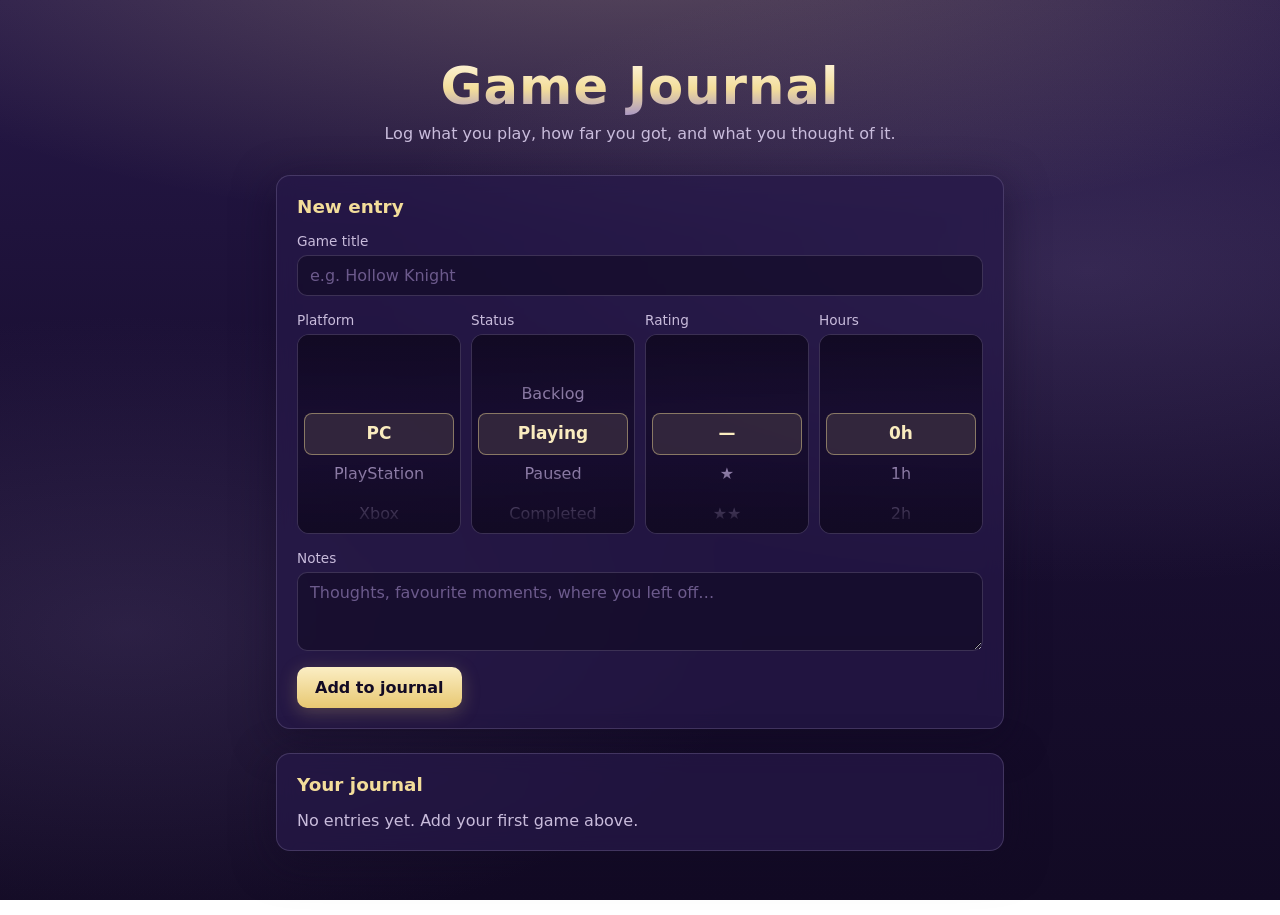
==== index.html @ a9d42a30 "Add Game Journal app with gold/violet/amethyst palette and scroll wheel pickers Co-Authored-By: Clau" ====
<!doctype html>
<html lang="en">
<head>
  <meta charset="utf-8">
  <meta name="viewport" content="width=device-width, initial-scale=1">
  <title>Game Journal</title>
  <link rel="stylesheet" href="styles.css">
</head>
<body>
  <header class="sky">
    <h1>Game Journal</h1>
    <p class="tagline">Log what you play, how far you got, and what you thought of it.</p>
  </header>

  <main>
    <section class="card">
      <h2>New entry</h2>
      <form id="entry-form" autocomplete="off">
        <label class="field">
          <span>Game title</span>
          <input id="title" name="title" required maxlength="80" placeholder="e.g. Hollow Knight">
        </label>

        <div class="wheels">
          <div class="wheel-field">
            <span class="wheel-label" id="platform-label">Platform</span>
            <div class="wheel" data-name="platform" aria-labelledby="platform-label"></div>
          </div>
          <div class="wheel-field">
            <span class="wheel-label" id="status-label">Status</span>
            <div class="wheel" data-name="status" aria-labelledby="status-label"></div>
          </div>
          <div class="wheel-field">
            <span class="wheel-label" id="rating-label">Rating</span>
            <div class="wheel" data-name="rating" aria-labelledby="rating-label"></div>
          </div>
          <div class="wheel-field">
            <span class="wheel-label" id="hours-label">Hours</span>
            <div class="wheel" data-name="hours" aria-labelledby="hours-label"></div>
          </div>
        </div>

        <label class="field">
          <span>Notes</span>
          <textarea id="notes" name="notes" rows="3" maxlength="1000" placeholder="Thoughts, favourite moments, where you left off…"></textarea>
        </label>

        <button type="submit" class="btn">Add to journal</button>
      </form>
    </section>

    <section class="card">
      <div class="list-head">
        <h2>Your journal</h2>
        <span id="count" class="count"></span>
      </div>
      <ul id="entries" class="entries"></ul>
      <p id="empty" class="empty">No entries yet. Add your first game above.</p>
    </section>
  </main>

  <script src="wheel.js"></script>
  <script src="app.js"></script>
</body>
</html>
---- styles.css ----
/* Palette: light gold sky reflection · midnight violet · amethyst smoke */
:root {
  /* Light gold sky reflection */
  --gold-50: #fff8e6;
  --gold-100: #fbeec4;
  --gold-200: #f3dd9a;
  --gold-300: #e8c872;

  /* Midnight violet */
  --violet-950: #120a24;
  --violet-900: #1b1035;
  --violet-800: #261848;
  --violet-700: #34225e;

  /* Amethyst smoke */
  --smoke-300: #c9bcdc;
  --smoke-400: #a996c4;
  --smoke-500: #8b76ab;
  --smoke-600: #6c5a8c;

  --bg: var(--violet-950);
  --surface: rgba(38, 24, 72, 0.72);
  --surface-border: rgba(169, 150, 196, 0.25);
  --text: var(--gold-50);
  --text-muted: var(--smoke-300);
  --accent: var(--gold-200);
  --accent-strong: var(--gold-300);

  --wheel-item-h: 40px;
  --wheel-visible: 5;
  --radius: 14px;
}

* { box-sizing: border-box; }

html { scrollbar-color: var(--smoke-500) var(--violet-900); }

body {
  margin: 0;
  min-height: 100vh;
  font-family: system-ui, -apple-system, "Segoe UI", Roboto, sans-serif;
  color: var(--text);
  background:
    radial-gradient(ellipse 120% 60% at 50% -10%, rgba(243, 221, 154, 0.28), transparent 60%),
    radial-gradient(ellipse 80% 50% at 85% 30%, rgba(139, 118, 171, 0.22), transparent 70%),
    radial-gradient(ellipse 70% 50% at 10% 70%, rgba(108, 90, 140, 0.25), transparent 70%),
    linear-gradient(180deg, var(--violet-800) 0%, var(--violet-900) 40%, var(--violet-950) 100%);
  background-attachment: fixed;
}

/* Themed scrollbars (WebKit) */
::-webkit-scrollbar { width: 10px; height: 10px; }
::-webkit-scrollbar-track { background: var(--violet-900); }
::-webkit-scrollbar-thumb {
  background: linear-gradient(var(--smoke-400), var(--smoke-600));
  border-radius: 10px;
  border: 2px solid var(--violet-900);
}

.sky {
  text-align: center;
  padding: 56px 16px 32px;
}
.sky h1 {
  margin: 0;
  font-size: clamp(2rem, 6vw, 3.2rem);
  letter-spacing: 0.02em;
  background: linear-gradient(180deg, var(--gold-50) 0%, var(--gold-200) 55%, var(--smoke-400) 100%);
  -webkit-background-clip: text;
  background-clip: text;
  color: transparent;
}
.tagline { color: var(--text-muted); margin: 8px 0 0; }

main {
  max-width: 760px;
  margin: 0 auto;
  padding: 0 16px 64px;
  display: grid;
  gap: 24px;
}

.card {
  background: var(--surface);
  border: 1px solid var(--surface-border);
  border-radius: var(--radius);
  padding: 20px;
  backdrop-filter: blur(10px);
  box-shadow: 0 10px 40px rgba(18, 10, 36, 0.5);
}
.card h2 { margin: 0 0 16px; font-size: 1.15rem; color: var(--accent); }

.field { display: grid; gap: 6px; margin-bottom: 16px; }
.field span, .wheel-label { font-size: 0.85rem; color: var(--text-muted); }

input, textarea {
  font: inherit;
  color: var(--text);
  background: rgba(18, 10, 36, 0.6);
  border: 1px solid var(--surface-border);
  border-radius: 10px;
  padding: 10px 12px;
}
input::placeholder, textarea::placeholder { color: var(--smoke-600); }
input:focus, textarea:focus, .wheel:focus-visible {
  outline: 2px solid var(--accent);
  outline-offset: 1px;
}
textarea { resize: vertical; }

.btn {
  font: inherit;
  font-weight: 600;
  color: var(--violet-950);
  background: linear-gradient(180deg, var(--gold-100), var(--gold-300));
  border: none;
  border-radius: 10px;
  padding: 11px 18px;
  cursor: pointer;
  box-shadow: 0 4px 18px rgba(232, 200, 114, 0.25);
}
.btn:hover { filter: brightness(1.06); }

/* ---------- Scroll wheel picker ---------- */
.wheels {
  display: grid;
  grid-template-columns: repeat(4, minmax(0, 1fr));
  gap: 10px;
  margin-bottom: 16px;
}
@media (max-width: 560px) {
  .wheels { grid-template-columns: repeat(2, minmax(0, 1fr)); }
}
.wheel-field { display: grid; gap: 6px; }

.wheel {
  position: relative;
  height: calc(var(--wheel-item-h) * var(--wheel-visible));
  border-radius: 12px;
  background: rgba(18, 10, 36, 0.65);
  border: 1px solid var(--surface-border);
  overflow: hidden;
}
/* Gold selection band */
.wheel::before {
  content: "";
  position: absolute;
  left: 6px; right: 6px;
  top: 50%;
  height: var(--wheel-item-h);
  transform: translateY(-50%);
  border-radius: 8px;
  background: rgba(243, 221, 154, 0.12);
  border: 1px solid rgba(243, 221, 154, 0.45);
  pointer-events: none;
  z-index: 1;
}
/* Amethyst smoke fade at top and bottom */
.wheel::after {
  content: "";
  position: absolute;
  inset: 0;
  background: linear-gradient(
    180deg,
    var(--violet-950) 0%,
    rgba(18, 10, 36, 0) 38%,
    rgba(18, 10, 36, 0) 62%,
    var(--violet-950) 100%
  );
  pointer-events: none;
  z-index: 2;
}
.wheel-track {
  height: 100%;
  overflow-y: scroll;
  scroll-snap-type: y mandatory;
  scrollbar-width: none;
  padding: calc(var(--wheel-item-h) * (var(--wheel-visible) - 1) / 2) 0;
  margin: 0;
  list-style: none;
  outline: none;
}
.wheel-track::-webkit-scrollbar { display: none; }
.wheel-item {
  height: var(--wheel-item-h);
  line-height: var(--wheel-item-h);
  text-align: center;
  scroll-snap-align: center;
  color: var(--smoke-400);
  cursor: pointer;
  user-select: none;
  white-space: nowrap;
  overflow: hidden;
  text-overflow: ellipsis;
  padding: 0 8px;
  transition: color 0.15s, transform 0.15s;
}
.wheel-item.is-selected {
  color: var(--gold-100);
  font-weight: 600;
  transform: scale(1.06);
}

/* ---------- Entries ---------- */
.list-head { display: flex; align-items: baseline; justify-content: space-between; }
.count { color: var(--text-muted); font-size: 0.9rem; }

.entries {
  list-style: none;
  margin: 0;
  padding: 0 4px 0 0;
  display: grid;
  gap: 12px;
  max-height: 520px;
  overflow-y: auto;
  scrollbar-width: thin;
}
.entry {
  border: 1px solid var(--surface-border);
  border-left: 3px solid var(--accent-strong);
  border-radius: 10px;
  padding: 12px 14px;
  background: rgba(52, 34, 94, 0.45);
}
.entry-top { display: flex; justify-content: space-between; gap: 12px; align-items: start; }
.entry h3 { margin: 0; font-size: 1.05rem; color: var(--gold-50); overflow-wrap: anywhere; }
.entry-meta { margin: 6px 0 0; display: flex; flex-wrap: wrap; gap: 6px; }
.chip {
  font-size: 0.78rem;
  padding: 2px 9px;
  border-radius: 999px;
  background: rgba(139, 118, 171, 0.25);
  color: var(--smoke-300);
  border: 1px solid rgba(169, 150, 196, 0.3);
}
.chip.gold { background: rgba(243, 221, 154, 0.15); color: var(--gold-200); border-color: rgba(243, 221, 154, 0.35); }
.entry p.notes { margin: 8px 0 0; color: var(--text-muted); white-space: pre-wrap; overflow-wrap: anywhere; }
.delete {
  font: inherit;
  font-size: 0.8rem;
  background: none;
  color: var(--smoke-400);
  border: 1px solid var(--surface-border);
  border-radius: 8px;
  padding: 4px 10px;
  cursor: pointer;
}
.delete:hover { color: var(--gold-100); border-color: var(--accent); }
.empty { color: var(--text-muted); margin: 0; }
.empty[hidden] { display: none; }

@media (prefers-reduced-motion: reduce) {
  .wheel-track { scroll-behavior: auto; }
  .wheel-item { transition: none; }
}
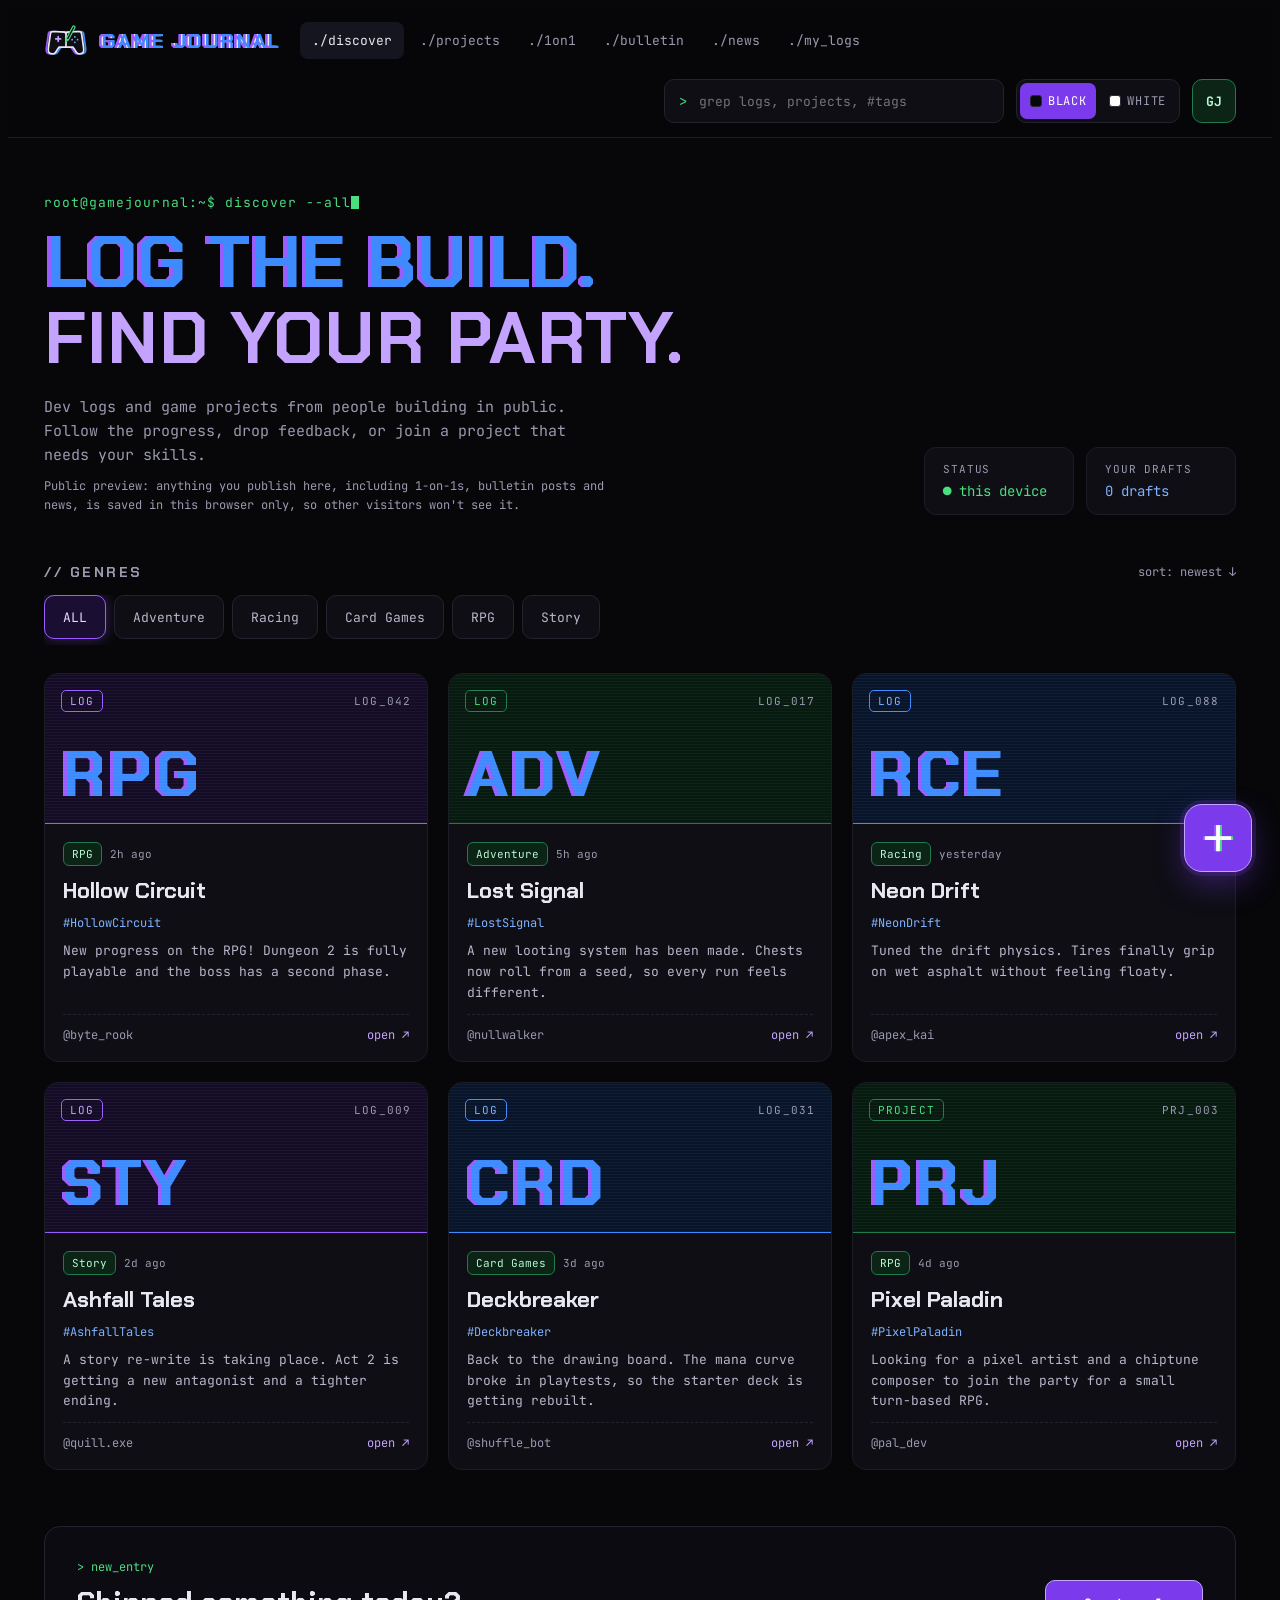
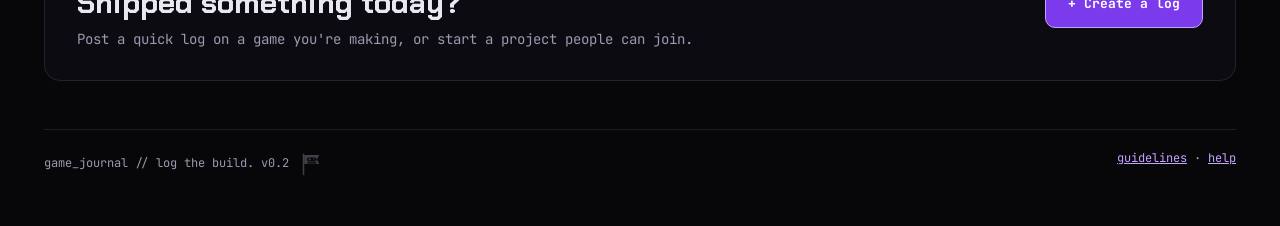
==== commit 6bd43e99: "Publish Game Journal site to GitHub Pages Co-Authored-By: Claude Opus 5.5 <noreply@anthropic.com> Cl" ====
--- a/index.html
+++ b/index.html
@@ -1,65 +1,1731 @@
 <!doctype html>
 <html lang="en">
 <head>
-  <meta charset="utf-8">
-  <meta name="viewport" content="width=device-width, initial-scale=1">
-  <title>Game Journal</title>
-  <link rel="stylesheet" href="styles.css">
+<meta charset="utf-8">
+<meta name="viewport" content="width=device-width,initial-scale=1,viewport-fit=cover">
 </head>
 <body>
-  <header class="sky">
-    <h1>Game Journal</h1>
-    <p class="tagline">Log what you play, how far you got, and what you thought of it.</p>
-  </header>
-
-  <main>
-    <section class="card">
-      <h2>New entry</h2>
-      <form id="entry-form" autocomplete="off">
-        <label class="field">
-          <span>Game title</span>
-          <input id="title" name="title" required maxlength="80" placeholder="e.g. Hollow Knight">
-        </label>
-
-        <div class="wheels">
-          <div class="wheel-field">
-            <span class="wheel-label" id="platform-label">Platform</span>
-            <div class="wheel" data-name="platform" aria-labelledby="platform-label"></div>
+<title>Game Journal</title>
+<meta name="claude:viewport-fit-sides" content="cover">
+<link rel="preconnect" href="https://fonts.googleapis.com">
+<link rel="stylesheet" href="https://fonts.googleapis.com/css2?family=Chakra+Petch:wght@500;600;700&family=JetBrains+Mono:wght@400;500;700&display=swap">
+<style>
+/* Layout: two independent views behind hash routes. OUTPUT = existing discover feed (unchanged design). INPUT = Project Formatter, opened from the + button. */
+:root{
+  color-scheme:dark;
+  --bg:#07070A; --panel:#0E0E14; --panel2:#0B0B11; --line:#1C1C27; --line2:#23232F; --line3:#2A2A38;
+  --fg:#E8E8F0; --muted:#9A9AB0; --soft:#B8B8CC; --faint:#6E6E84;
+  --violet:#7C3AED; --violet-ink:#C4A3FF; --violet-hi:#E9DDFF; --violet-line:#9B5CFF; --violet-bg:#1A0F33;
+  --blue:#3D8BFF; --blue-ink:#7FB2FF; --blue-bg:#08142A;
+  --green:#4ADE80; --green-line:#1F7A4D; --green-bg:#0B2416; --green-ink:#BBF7D0;
+  --red:#FF8A8A; --red-bg:#2A0E12; --red-line:#7A2A33;
+  --hdr:rgba(7,7,10,.92); --hover:#15151F; --dash:#2F2F40; --scanline:rgba(255,255,255,.04);
+  --pp-bg:#140B26; --pp-ink:#C4A3FF; --pp-line:#9B5CFF;
+  --pb-bg:#08142A; --pb-ink:#7FB2FF; --pb-line:#3D8BFF;
+  --pg-bg:#071A10; --pg-ink:#4ADE80; --pg-line:#1F7A4D;
+  --display:'Chakra Petch',system-ui,sans-serif;
+  --mono:'JetBrains Mono',ui-monospace,SFMono-Regular,Menlo,monospace;
+}
+/* White glitch palette: same structure, light ground, glitch layers kept */
+:root[data-gj="white"]{
+  color-scheme:light;
+  --bg:#F6F6F9; --panel:#FFFFFF; --panel2:#EFEFF4; --line:#E0E0E8; --line2:#D2D2DE; --line3:#C2C2D0;
+  --fg:#0A0A12; --muted:#55556A; --soft:#33334A; --faint:#85859B;
+  --violet:#7C3AED; --violet-ink:#6D28D9; --violet-hi:#4C1D95; --violet-line:#8B5CF6; --violet-bg:#EFE6FF;
+  --blue:#2563EB; --blue-ink:#1D4ED8; --blue-bg:#E6EEFF;
+  --green:#15803D; --green-line:#22C55E; --green-bg:#DCFCE7; --green-ink:#14532D;
+  --red:#B91C1C; --red-bg:#FEE2E2; --red-line:#F87171;
+  --hdr:rgba(246,246,249,.92); --hover:#E9E9F1; --dash:#B9B9CA; --scanline:rgba(0,0,0,.035);
+  --pp-bg:#F1E9FF; --pp-ink:#6D28D9; --pp-line:#8B5CF6;
+  --pb-bg:#E7EFFF; --pb-ink:#1D4ED8; --pb-line:#3B82F6;
+  --pg-bg:#E2F8E9; --pg-ink:#15803D; --pg-line:#22C55E;
+}
+.themesw{flex:none;display:inline-flex;padding:3px;gap:3px;border:1px solid var(--line2);border-radius:10px;background:var(--panel)}
+.themesw button{min-height:36px;padding:0 10px;border:0;border-radius:7px;background:transparent;color:var(--muted);font-size:12px;letter-spacing:.06em;cursor:pointer;display:inline-flex;align-items:center;gap:6px}
+.themesw button i{width:12px;height:12px;border-radius:3px;border:1px solid var(--line3);display:block}
+.themesw button[aria-pressed="true"]{background:var(--violet);color:#fff}
+@keyframes swap{0%{transform:none}25%{transform:translate(-4px,0);clip-path:inset(10% 0 30% 0)}50%{transform:translate(4px,0);clip-path:inset(40% 0 5% 0)}75%{transform:translate(-2px,0);clip-path:none}100%{transform:none}}
+body.gj-swap main{animation:swap .32s steps(1)}
+*{box-sizing:border-box}
+html,body{background:var(--bg)}
+body{color:var(--fg);font-family:var(--mono);font-size:14px}
+body::before{content:"";position:fixed;inset:0 0 auto;height:env(safe-area-inset-top,0px);z-index:10;background:var(--bg)}
+a{color:var(--violet-ink)}a:hover{color:var(--violet-hi)}
+button{font-family:inherit}
+:focus-visible{outline:2px solid var(--green);outline-offset:3px}
+.sr{position:absolute;width:1px;height:1px;overflow:hidden;clip:rect(0 0 0 0);white-space:nowrap}
+.wrap{max-width:1240px;margin:0 auto;padding-left:max(24px,env(safe-area-inset-left,0px));padding-right:max(24px,env(safe-area-inset-right,0px))}
+@media (max-width:600px){.wrap{padding-left:max(16px,env(safe-area-inset-left,0px));padding-right:max(16px,env(safe-area-inset-right,0px))}}
+
+/* glitch */
+.gl{position:relative;display:inline-block}
+.gl .l1,.gl .l2{position:absolute;inset:0;pointer-events:none}
+.gl .l1{color:var(--violet-line);transform:translate(-2px,0);animation:g1 2.6s infinite steps(1)}
+.gl .l2{color:var(--blue);transform:translate(2px,0);animation:g2 2.6s infinite steps(1)}
+.gl .l0{position:relative}
+@keyframes g1{0%{clip-path:inset(0 0 85% 0)}12%{clip-path:inset(40% 0 35% 0);transform:translate(-3px,1px)}24%{clip-path:inset(80% 0 2% 0)}36%{clip-path:inset(10% 0 70% 0);transform:translate(-1px,0)}48%,100%{clip-path:inset(100% 0 0 0)}}
+@keyframes g2{0%{clip-path:inset(70% 0 10% 0)}10%{clip-path:inset(20% 0 60% 0);transform:translate(3px,-1px)}22%{clip-path:inset(55% 0 25% 0)}34%{clip-path:inset(0 0 90% 0);transform:translate(2px,0)}46%,100%{clip-path:inset(100% 0 0 0)}}
+.wm{position:relative}
+.wm::before,.wm::after{content:attr(data-text);position:absolute;left:0;top:0;width:100%;overflow:hidden}
+.wm::before{color:var(--violet-line);transform:translate(-2px,0);animation:g1 3.2s infinite steps(1)}
+.wm::after{color:var(--blue);transform:translate(2px,0);animation:g2 3.2s infinite steps(1)}
+.caret{display:inline-block;width:.55em;height:1em;background:var(--green);vertical-align:-.12em;animation:blink 1s steps(1) infinite}
+@keyframes blink{50%{opacity:0}}
+.scan{position:relative;overflow:hidden}
+.scan::after{content:"";position:absolute;inset:0;background:repeating-linear-gradient(0deg,var(--scanline) 0 1px,transparent 1px 3px);pointer-events:none}
+@media (prefers-reduced-motion:reduce){body.gj-swap main{animation:none}.gl .l1,.gl .l2,.wm::before,.wm::after,.caret{animation:none}.wm::before,.wm::after{display:none}}
+
+/* header */
+.top{position:sticky;top:env(safe-area-inset-top,0px);z-index:5;background:var(--hdr);border-bottom:1px solid var(--line);backdrop-filter:blur(8px)}
+.top .wrap{padding-block:14px;display:flex;flex-wrap:wrap;align-items:center;gap:20px}
+.brand{display:flex;align-items:center;gap:12px;text-decoration:none;color:var(--fg)}
+.brand .wm{font-family:var(--display);font-weight:700;font-size:20px;letter-spacing:.12em}
+.nav{display:flex;gap:4px;flex-wrap:wrap}
+.nav a{padding:10px 14px;border-radius:8px;color:var(--muted);text-decoration:none;font-size:13px}
+.nav a[aria-current="page"]{background:var(--hover);color:var(--fg)}
+.nav a:hover{color:var(--fg)}
+.search{flex:1 1 420px;display:flex;justify-content:flex-end;align-items:center;gap:12px;min-width:0}
+.search label{flex:0 1 340px;min-width:0;display:flex;align-items:center;gap:10px;padding:0 14px;height:44px;border:1px solid var(--line2);border-radius:10px;background:var(--panel)}
+.search input{flex:1;min-width:0;background:transparent;border:0;outline:none;color:var(--fg);font-family:inherit;font-size:13px}
+.avatar{width:44px;height:44px;flex:none;border-radius:10px;border:1px solid var(--green-line);background:var(--green-bg);color:var(--green-ink);font-weight:700;font-size:13px;display:grid;place-items:center}
+
+/* OUTPUT: discover */
+main.feed{padding-block:56px 40px}
+.hero{display:flex;flex-wrap:wrap;gap:32px;align-items:flex-end;justify-content:space-between}
+.hero h1{margin:0;font-family:var(--display);font-size:clamp(44px,8vw,72px);line-height:1;font-weight:700;letter-spacing:.01em;text-wrap:balance}
+.prompt{margin:0 0 16px;font-size:13px;color:var(--green);letter-spacing:.08em;overflow-wrap:anywhere}
+.stat{padding:14px 18px;border:1px solid var(--line);border-radius:12px;background:var(--panel);min-width:150px}
+.stat .k{font-size:11px;color:var(--muted);letter-spacing:.08em}
+.stat .v{margin-top:6px;font-size:14px}
+.pills{margin-top:14px;display:flex;gap:8px;overflow-x:auto;padding-bottom:6px}
+.pill{flex:none;height:44px;padding:0 18px;border-radius:10px;font-size:13px;cursor:pointer;border:1px solid var(--line2);background:var(--panel);color:var(--soft)}
+.pill[aria-pressed="true"]{border-color:var(--violet-line);background:var(--violet-bg);color:var(--violet-hi);box-shadow:0 0 14px rgba(155,92,255,.35)}
+.grid{display:grid;grid-template-columns:repeat(auto-fill,minmax(min(300px,100%),1fr));gap:20px}
+.card{display:flex;flex-direction:column;text-decoration:none;color:var(--fg);background:var(--panel);border:1px solid var(--line);border-radius:14px;overflow:hidden;transition:transform .15s ease,border-color .15s ease}
+.card:hover{transform:translateY(-3px);border-color:var(--violet-line)}
+.card .art{height:150px;padding:16px;display:flex;flex-direction:column;justify-content:space-between}
+.card .meta{display:flex;justify-content:space-between;align-items:center;font-size:11px;letter-spacing:.1em}
+.card .kind{padding:3px 8px;border-radius:5px;border:1px solid}
+.card .code{font-family:var(--display);font-weight:700;font-size:64px;line-height:1;letter-spacing:.06em}
+.card .body{padding:18px;display:flex;flex-direction:column;gap:10px;flex:1}
+.card h3{margin:0;font-family:var(--display);font-size:22px;font-weight:700;overflow-wrap:anywhere}
+.card .tag{font-size:12px;color:var(--blue-ink);overflow-wrap:anywhere}
+.card p{margin:0;font-size:13px;line-height:1.6;color:var(--soft);overflow-wrap:anywhere}
+.card .foot{margin-top:auto;padding-top:12px;border-top:1px dashed var(--line2);display:flex;justify-content:space-between;font-size:12px;color:var(--muted)}
+.chip-g{padding:4px 8px;border-radius:6px;background:var(--green-bg);color:var(--green-ink);border:1px solid var(--green-line)}
+.empty{padding:40px;border:1px dashed var(--line3);border-radius:14px;color:var(--muted);text-align:center;line-height:1.7}
+.cta{margin-top:56px;padding:32px;border:1px solid var(--line2);border-radius:16px;background:var(--panel2);display:flex;flex-wrap:wrap;gap:20px;align-items:center;justify-content:space-between}
+.btn{display:inline-flex;align-items:center;justify-content:center;gap:10px;min-height:44px;padding:0 18px;border-radius:10px;font-size:13px;cursor:pointer;text-decoration:none;border:1px solid var(--line3);background:var(--panel);color:var(--fg)}
+.btn.primary{border-color:var(--violet-ink);background:var(--violet);color:#fff;font-weight:700}
+.btn.primary:hover{background:#8B4BFF;color:#fff}
+.btn[disabled]{opacity:.55;cursor:not-allowed}
+.btn.ghost{background:transparent}
+.btn.danger{border-color:var(--red-line);color:var(--red)}
+footer.site{margin-top:48px;padding-top:20px;border-top:1px solid var(--line);display:flex;flex-wrap:wrap;justify-content:space-between;gap:12px;font-size:12px;color:var(--muted)}
+
+/* drafts list (my logs) */
+.drafts{margin-top:28px;display:flex;flex-direction:column;gap:10px}
+.draft{display:flex;flex-wrap:wrap;gap:12px;align-items:center;justify-content:space-between;padding:14px 16px;border:1px solid var(--line2);border-radius:12px;background:var(--panel2)}
+.draft .t{font-family:var(--display);font-size:18px;font-weight:700;overflow-wrap:anywhere}
+.draft .s{font-size:12px;color:var(--muted)}
+
+/* FAB */
+.fabzone{position:fixed;right:calc(28px + env(safe-area-inset-right,0px));bottom:calc(28px + env(safe-area-inset-bottom,0px));z-index:6;display:flex;flex-direction:column;align-items:flex-end;gap:12px}
+.fab{width:68px;height:68px;border-radius:18px;border:1px solid var(--violet-ink);background:var(--violet);color:#fff;cursor:pointer;display:grid;place-items:center;box-shadow:0 0 0 4px rgba(124,58,237,.18),0 12px 30px rgba(124,58,237,.35)}
+.fab:hover{background:#8B4BFF}
+.fab .l0{transition:transform .2s ease}
+.fab[aria-expanded="true"] .l0{transform:rotate(45deg)}
+.menu{width:300px;max-width:calc(100vw - 32px);background:var(--panel);border:1px solid var(--line3);border-radius:14px;padding:8px;box-shadow:0 20px 50px rgba(0,0,0,.6)}
+.menu .h{padding:8px 12px;font-size:11px;letter-spacing:.12em;color:var(--muted)}
+.menu a{display:flex;gap:12px;align-items:flex-start;padding:12px;border-radius:10px;color:var(--fg);text-decoration:none}
+.menu a:hover{background:var(--hover)}
+.menu .ic{flex:none;width:36px;height:36px;border-radius:8px;display:grid;place-items:center}
+.menu b{display:block;font-size:14px}
+.menu small{display:block;font-size:12px;color:var(--muted);margin-top:2px}
+
+/* INPUT: formatter */
+.fhead{border-bottom:1px solid var(--line)}
+.fhead .wrap{padding-block:14px;display:flex;flex-wrap:wrap;align-items:center;justify-content:space-between;gap:16px}
+.fhead .vis{font-size:12px;color:var(--muted)}
+.fmain{padding-block:44px 120px}
+.fmain h1{margin:12px 0 0;font-family:var(--display);font-size:clamp(40px,7vw,56px);line-height:1;font-weight:700}
+.seg{margin-top:28px;display:inline-flex;padding:4px;border:1px solid var(--line2);border-radius:12px;background:var(--panel);gap:4px;flex-wrap:wrap}
+.seg button{min-height:44px;padding:0 18px;border-radius:9px;border:0;font-size:13px;cursor:pointer;background:transparent;color:var(--soft)}
+.seg button[aria-pressed="true"]{background:var(--violet);color:#fff;font-weight:700}
+.cols{margin-top:32px;display:flex;flex-wrap:wrap;gap:32px;align-items:flex-start}
+form.fmt{flex:999 1 560px;min-width:0;display:flex;flex-direction:column;gap:28px}
+fieldset{border:1px solid var(--line);border-radius:14px;padding:22px;margin:0;display:flex;flex-direction:column;gap:20px;min-width:0}
+legend{padding:0 8px;font-family:var(--display);font-size:13px;letter-spacing:.18em;color:var(--muted)}
+.lbl{display:block;font-size:12px;letter-spacing:.08em;color:var(--soft);margin-bottom:8px}
+.fld{width:100%;background:var(--panel);border:1px solid var(--line2);border-radius:10px;color:var(--fg);font-family:inherit;font-size:14px;padding:12px 14px;outline:none;min-height:48px}
+textarea.fld{resize:vertical;line-height:1.6}
+.fld:focus{border-color:var(--violet-line);box-shadow:0 0 0 3px rgba(155,92,255,.25)}
+.fld::placeholder{color:var(--faint)}
+.fld[aria-invalid="true"]{border-color:var(--red-line)}
+.hint{margin:6px 0 0;font-size:12px;color:var(--muted);display:flex;justify-content:space-between;gap:12px}
+.hint .n{font-variant-numeric:tabular-nums;flex:none}
+.err{margin:6px 0 0;font-size:12px;color:var(--red)}
+.chips{display:flex;flex-wrap:wrap;gap:8px}
+.chip{min-height:44px;padding:0 16px;border-radius:10px;font-size:13px;cursor:pointer;border:1px solid var(--line2);background:var(--panel);color:var(--soft)}
+.chip[aria-pressed="true"]{border-color:var(--violet-line);background:var(--violet-bg);color:var(--violet-hi)}
+.chip.role[aria-pressed="true"]{border-color:var(--green-line);background:var(--green-bg);color:var(--green-ink)}
+.row{display:flex;gap:8px;align-items:flex-start}
+.row .fld{flex:1;min-width:0}
+.idx{flex:none;width:32px;min-height:48px;display:grid;place-items:center;color:var(--green);font-size:12px}
+.iconbtn{flex:none;width:48px;height:48px;border-radius:10px;border:1px solid var(--line2);background:var(--panel);color:var(--muted);cursor:pointer;display:grid;place-items:center}
+.iconbtn:hover{color:var(--red);border-color:var(--red-line)}
+.list{display:flex;flex-direction:column;gap:8px}
+.tl .row .fld.date{flex:0 0 150px}
+@media (max-width:560px){.tl .row{flex-wrap:wrap}.tl .row .fld.date{flex:1 1 100%}}
+.swatches{display:flex;flex-wrap:wrap;gap:8px}
+.sw{min-height:44px;padding:0 14px 0 8px;border-radius:10px;border:1px solid var(--line2);background:var(--panel);color:var(--soft);display:inline-flex;align-items:center;gap:10px;font-size:13px;cursor:pointer}
+.sw i{width:26px;height:26px;border-radius:7px;border:1px solid var(--line3);display:block}
+.sw[aria-pressed="true"]{border-color:var(--violet-line);color:var(--violet-hi);box-shadow:0 0 0 2px rgba(155,92,255,.3)}
+.drop{border:1px dashed var(--dash);border-radius:12px;padding:22px;display:flex;flex-wrap:wrap;align-items:center;justify-content:space-between;gap:16px;background:var(--panel2)}
+.drop.over{border-color:var(--violet-line);background:var(--violet-bg)}
+.drop img{width:120px;height:80px;object-fit:cover;border-radius:8px;border:1px solid var(--line3)}
+.summary{padding:14px 16px;border:1px solid var(--red-line);background:var(--red-bg);border-radius:12px;color:var(--red);font-size:13px;line-height:1.6}
+.summary ul{margin:6px 0 0;padding-left:18px}
+.summary a{color:var(--red)}
+.actions{display:flex;flex-wrap:wrap;gap:10px;align-items:center}
+.status{font-size:12px;color:var(--muted)}
+aside.prev{flex:1 1 340px;min-width:0;position:sticky;top:calc(24px + env(safe-area-inset-top,0px));display:flex;flex-direction:column;gap:16px}
+.prevbox{padding:16px;border:1px solid var(--line2);border-radius:14px;background:var(--panel2);font-size:12px;line-height:1.7;color:var(--muted)}
+.prevbox h4{margin:0 0 6px;font-family:var(--display);font-size:13px;letter-spacing:.14em;color:var(--muted);font-weight:600}
+.prevbox ol,.prevbox ul{margin:4px 0 0;padding-left:18px;color:var(--soft)}
+.ok{color:var(--green)}
+.map{width:100%;border-collapse:collapse;font-size:12px}
+.map td{padding:4px 0;border-bottom:1px dashed var(--line2);vertical-align:top}
+.map td:last-child{text-align:right;color:var(--soft)}
+
+/* boards: news, bulletin, 1-on-1 */
+.lede{margin:20px 0 0;max-width:600px;font-size:15px;line-height:1.6;color:var(--muted)}
+.fmain .lede{margin-top:16px}
+.extag{font-size:10px;letter-spacing:.12em;padding:2px 6px;border:1px dashed var(--line3);border-radius:4px;color:var(--muted)}
+.news{margin-top:28px;border-top:1px solid var(--line)}
+.nrow{display:grid;grid-template-columns:130px minmax(0,1fr);gap:24px;padding-block:22px;border-bottom:1px solid var(--line)}
+@media (max-width:640px){.nrow{grid-template-columns:1fr;gap:8px}}
+.ndate{font-size:12px;color:var(--muted);font-variant-numeric:tabular-nums;padding-top:4px}
+.nmeta{display:flex;flex-wrap:wrap;gap:8px;align-items:center;font-size:11px}
+.ncat{padding:3px 8px;border-radius:5px;border:1px solid var(--violet-line);color:var(--violet-ink);letter-spacing:.08em}
+.nrel{color:var(--blue-ink)}
+.nrow h3{margin:10px 0 0;font-family:var(--display);font-size:22px;line-height:1.25;text-wrap:balance;overflow-wrap:anywhere}
+.nrow h3 a{color:var(--fg);text-decoration:none}.nrow h3 a:hover{color:var(--violet-ink);text-decoration:underline}
+.nrow p{margin:8px 0 0;max-width:68ch;font-size:13px;line-height:1.7;color:var(--soft);overflow-wrap:anywhere}
+.nsrc{margin-top:10px;font-size:12px;color:var(--muted)}
+.bboard{margin-top:28px;columns:300px;column-gap:20px}
+.note{break-inside:avoid;margin:0 0 20px;background:var(--panel);border:1px solid var(--line);border-radius:14px;padding:18px;display:flex;flex-direction:column;gap:12px}
+.nhead{display:flex;gap:8px;align-items:center;justify-content:space-between}
+.ptype{font-size:11px;letter-spacing:.12em;padding:3px 8px;border-radius:5px;border:1px solid var(--line3);color:var(--soft)}
+.t-shoutout{border-color:var(--green-line);color:var(--green);background:var(--green-bg)}
+.t-feedback{border-color:var(--blue);color:var(--blue-ink);background:var(--blue-bg)}
+.t-spotted{border-color:var(--violet-line);color:var(--violet-ink);background:var(--violet-bg)}
+.re{font-size:12px;color:var(--muted);overflow-wrap:anywhere}.re span{color:var(--blue-ink)}.re .seen,.re .seen a{color:var(--fg)}
+.note p{margin:0;font-size:14px;line-height:1.65;color:var(--soft);overflow-wrap:anywhere}
+.nfoot{display:flex;justify-content:space-between;align-items:center;gap:12px;padding-top:12px;border-top:1px dashed var(--line2);font-size:12px;color:var(--muted)}
+.plus{flex:none;min-height:44px;min-width:56px;padding:0 12px;border-radius:8px;border:1px solid var(--line2);background:transparent;color:var(--muted);font-size:12px;cursor:pointer}
+.plus[aria-pressed="true"]{border-color:var(--violet-line);color:var(--violet-ink);background:var(--violet-bg)}
+.duel{display:flex;flex-direction:column;background:var(--panel);border:1px solid var(--line);border-radius:14px;overflow:hidden}
+.vs{display:grid;grid-template-columns:minmax(0,1fr) auto minmax(0,1fr);align-items:center;gap:12px;padding:20px 18px;background:var(--panel2);border-bottom:1px solid var(--line)}
+.vs .k{font-size:10px;letter-spacing:.14em;color:var(--muted)}
+.vs .hn{margin-top:4px;font-family:var(--display);font-weight:700;font-size:18px;overflow-wrap:anywhere}
+.vs .hn.open{color:var(--green)}
+.vs .r{text-align:right}
+.vs .x{font-family:var(--display);font-weight:700;font-size:34px;line-height:1;color:var(--violet-ink);letter-spacing:.04em}
+.dbody{padding:18px;display:flex;flex-direction:column;gap:12px;flex:1}
+.dtop{display:flex;flex-wrap:wrap;gap:8px;align-items:center;font-size:11px}
+.st{padding:3px 8px;border-radius:5px;letter-spacing:.1em;border:1px solid var(--line3);color:var(--muted)}
+.st-open{color:var(--green);border-color:var(--green-line);background:var(--green-bg)}
+.st-accepted{color:var(--blue-ink);border-color:var(--blue);background:var(--blue-bg)}
+.dkind{color:var(--soft)}
+.duel h3{margin:0;font-family:var(--display);font-size:22px;overflow-wrap:anywhere}
+.dl{display:grid;grid-template-columns:auto minmax(0,1fr);gap:6px 14px;margin:0;font-size:12px}
+.dl dt{color:var(--muted);letter-spacing:.08em}.dl dd{margin:0;color:var(--fg);font-variant-numeric:tabular-nums}
+.duel p{margin:0;font-size:13px;line-height:1.6;color:var(--soft);overflow-wrap:anywhere}
+.duel .err{color:var(--red)}
+.duel .actions{margin-top:auto;padding-top:12px;border-top:1px dashed var(--line2)}
+.acc{display:flex;flex-wrap:wrap;gap:8px;width:100%}.acc .fld{flex:1 1 160px;min-width:0}
+.nav a{padding:10px 12px}
+
+/* review queue (admins) */
+.rvq{margin-top:28px;display:flex;flex-direction:column;gap:16px}
+.rv{background:var(--panel);border:1px solid var(--line);border-radius:14px;padding:20px;display:flex;flex-direction:column;gap:14px}
+.rvtop{display:flex;flex-wrap:wrap;gap:10px;align-items:center;font-size:12px;color:var(--muted)}
+.rvk{padding:3px 8px;border-radius:5px;border:1px solid var(--blue);color:var(--blue-ink);background:var(--blue-bg);font-size:11px;letter-spacing:.1em}
+.rv h3{margin:0;font-family:var(--display);font-size:22px;overflow-wrap:anywhere}
+.rvd{display:grid;grid-template-columns:150px minmax(0,1fr);gap:8px 16px;margin:0;font-size:13px}
+@media (max-width:560px){.rvd{grid-template-columns:1fr;gap:2px}.rvd dd{margin-bottom:8px}}
+.rvd dt{color:var(--muted);font-size:11px;letter-spacing:.1em;padding-top:2px}
+.rvd dd{margin:0;color:var(--fg);line-height:1.6;overflow-wrap:anywhere;white-space:pre-wrap}
+.rvd ul{margin:0;padding-left:18px;white-space:normal}
+.rvd img{max-width:min(260px,100%);border-radius:8px;border:1px solid var(--line3)}
+.rv .actions{padding-top:14px;border-top:1px dashed var(--line2)}
+.rvnote{display:flex;flex-wrap:wrap;gap:8px;width:100%}.rvnote .fld{flex:1 1 220px;min-width:0}
+.demo{margin-top:20px;padding:12px 14px;border:1px dashed var(--line3);border-radius:10px;font-size:12px;line-height:1.6;color:var(--muted);max-width:720px}
+
+/* hidden flag */
+.jolly{display:inline-grid;place-items:center;width:28px;height:28px;padding:0;border:0;background:transparent;color:var(--muted);opacity:.38;cursor:pointer;vertical-align:middle;transition:opacity .2s ease,transform .2s ease}
+.jolly:hover,.jolly:focus-visible{opacity:1;transform:rotate(-8deg) scale(1.15);color:var(--fg)}
+.jolly svg{display:block}
+.jolly.float{position:absolute;z-index:2}
+
+/* toast */
+.toast{position:fixed;left:50%;transform:translateX(-50%);bottom:calc(24px + env(safe-area-inset-bottom,0px));z-index:20;max-width:calc(100vw - 32px);padding:14px 18px;border-radius:12px;font-size:13px;border:1px solid var(--green-line);background:var(--green-bg);color:var(--green-ink);box-shadow:0 20px 50px rgba(0,0,0,.6)}
+.toast.bad{border-color:var(--red-line);background:var(--red-bg);color:var(--red)}
+</style>
+
+<header class="top">
+  <div class="wrap">
+    <a href="#discover" class="brand" aria-label="Game Journal home">
+      <span class="gl" style="width:44px;height:34px" aria-hidden="true">
+        <svg class="l1" viewBox="0 -10 120 100" width="44" height="34" fill="none" stroke="currentColor" stroke-width="5" stroke-linejoin="round"><path d="M14 20 Q14 12 22 12 L56 14 L60 18 L64 14 L98 12 Q106 12 106 20 L112 62 Q114 78 100 78 Q92 78 86 66 L80 58 L40 58 L34 66 Q28 78 20 78 Q6 78 8 62 Z"/></svg>
+        <svg class="l2" viewBox="0 -10 120 100" width="44" height="34" fill="none" stroke="currentColor" stroke-width="5" stroke-linejoin="round"><path d="M14 20 Q14 12 22 12 L56 14 L60 18 L64 14 L98 12 Q106 12 106 20 L112 62 Q114 78 100 78 Q92 78 86 66 L80 58 L40 58 L34 66 Q28 78 20 78 Q6 78 8 62 Z"/></svg>
+        <svg class="l0" viewBox="0 -10 120 100" width="44" height="34" fill="none" style="stroke:var(--fg)" stroke-width="5" stroke-linejoin="round" stroke-linecap="round"><path d="M14 20 Q14 12 22 12 L56 14 L60 18 L64 14 L98 12 Q106 12 106 20 L112 62 Q114 78 100 78 Q92 78 86 66 L80 58 L40 58 L34 66 Q28 78 20 78 Q6 78 8 62 Z" style="fill:var(--panel)"/><path d="M60 18 L60 58"/><path d="M30 34 h14 M37 27 v14" stroke="#C4A3FF"/><circle cx="86" cy="28" r="2.5" fill="#7FB2FF" stroke="none"/><circle cx="94" cy="36" r="2.5" fill="#4ADE80" stroke="none"/><circle cx="78" cy="36" r="2.5" fill="#C4A3FF" stroke="none"/><circle cx="86" cy="44" r="2.5" fill="#7FB2FF" stroke="none"/><g transform="rotate(28 66 30)"><rect x="63" y="-8" width="7" height="44" rx="2" style="fill:var(--bg)" stroke="#4ADE80" stroke-width="3.5"/><path d="M63 36 L70 36 L66.5 46 Z" fill="#4ADE80" stroke="#4ADE80" stroke-width="2"/></g></svg>
+      </span>
+      <span class="wm" data-text="GAME JOURNAL">GAME JOURNAL</span>
+    </a>
+    <nav class="nav" aria-label="Main">
+      <a href="#discover" data-route="discover">./discover</a>
+      <a href="#projects" data-route="projects">./projects</a>
+      <a href="#one-on-one" data-route="one-on-one">./1on1</a>
+      <a href="#bulletin" data-route="bulletin">./bulletin</a>
+      <a href="#news" data-route="news">./news</a>
+      <a href="#my-logs" data-route="my-logs">./my_logs</a>
+      <a href="#review" data-route="review" id="navReview" data-admin-only hidden>./review</a>
+    </nav>
+    <div class="search">
+      <label>
+        <span style="color:var(--green)" aria-hidden="true">&gt;</span>
+        <span class="sr">Search logs, projects or tags</span>
+        <input id="q" type="search" placeholder="grep logs, projects, #tags">
+      </label>
+      <div class="themesw" role="group" aria-label="Color palette">
+        <button type="button" data-gj-set="black" aria-pressed="true"><i style="background:#07070A"></i>BLACK</button>
+        <button type="button" data-gj-set="white" aria-pressed="false"><i style="background:#FFFFFF"></i>WHITE</button>
+      </div>
+      <span class="avatar" id="avatar" aria-label="Your handle">GJ</span>
+    </div>
+  </div>
+</header>
+
+<!-- ============ OUTPUT: existing published-project display ============ -->
+<div id="view-feed">
+  <main class="feed wrap">
+    <section class="hero">
+      <div style="flex:1 1 520px;min-width:0">
+        <p class="prompt" id="feedPrompt">root@gamejournal:~$ discover --all<span class="caret" aria-hidden="true"></span></p>
+        <h1 class="wm" data-text="LOG THE BUILD.">LOG THE BUILD.</h1>
+        <h1 style="margin-top:4px;color:var(--violet-ink)">FIND YOUR PARTY.</h1>
+        <p style="margin:20px 0 0;max-width:560px;font-size:15px;line-height:1.6;color:var(--muted)">Dev logs and game projects from people building in public. Follow the progress, drop feedback, or join a project that needs your skills.</p>
+        <p style="margin:10px 0 0;max-width:560px;font-size:12px;line-height:1.6;color:var(--muted)">Public preview: anything you publish here, including 1-on-1s, bulletin posts and news, is saved in this browser only, so other visitors won't see it.</p>
+      </div>
+      <div style="display:flex;gap:12px;flex-wrap:wrap">
+        <div class="stat"><div class="k">STATUS</div><div class="v" id="netStatus" style="color:var(--green)">● online</div></div>
+        <div class="stat"><div class="k">YOUR DRAFTS</div><div class="v" id="draftStat" style="color:var(--blue-ink)">0 saved</div></div>
+      </div>
+    </section>
+
+    <section style="margin-top:48px" aria-label="Filter by genre">
+      <div style="display:flex;align-items:center;justify-content:space-between;gap:16px;flex-wrap:wrap">
+        <h2 style="margin:0;font-family:var(--display);font-size:14px;letter-spacing:.18em;color:var(--muted)" id="feedHeading">// GENRES</h2>
+        <span style="font-size:12px;color:var(--muted)">sort: newest ↓</span>
+      </div>
+      <div class="pills" id="pills"></div>
+    </section>
+
+    <section style="margin-top:28px" aria-label="Logs and projects">
+      <div class="grid" id="grid"></div>
+      <div id="mine"></div>
+    </section>
+
+    <section class="cta">
+      <div style="flex:1 1 420px;min-width:0">
+        <div style="font-size:12px;color:var(--green)">&gt; new_entry</div>
+        <h2 style="margin:8px 0 0;font-family:var(--display);font-size:30px">Shipped something today?</h2>
+        <p style="margin:8px 0 0;font-size:14px;color:var(--muted)">Post a quick log on a game you're making, or start a project people can join.</p>
+      </div>
+      <a href="#create-log" class="btn primary" style="height:48px;padding:0 22px">+ Create a log</a>
+    </section>
+
+    <footer class="site">
+      <span>game_journal // log the build. v0.2</span>
+      <span><a href="#discover">guidelines</a> · <a href="#discover">help</a></span>
+    </footer>
+  </main>
+
+</div>
+
+<!-- ============ INPUT: Project Formatter ============ -->
+<div id="view-create" hidden>
+  <div class="fhead">
+    <div class="wrap">
+      <a href="#discover" class="btn ghost" style="border:0;padding:0">← back to feed</a>
+      <span class="vis" id="visLine">draft · only you can see this</span>
+      <div class="actions">
+        <button type="button" class="btn" id="saveDraft">Save draft</button>
+        <button type="button" class="btn primary" id="publishTop">Publish project</button>
+      </div>
+    </div>
+  </div>
+
+  <main class="fmain wrap">
+    <p class="prompt" style="margin:0" id="fPrompt">root@gamejournal:~$ new_entry --type=project<span class="caret" aria-hidden="true"></span></p>
+    <h1 class="wm" data-text="+ NEW ENTRY">+ NEW ENTRY</h1>
+
+    <div class="seg" role="group" aria-label="Entry type">
+      <button type="button" id="modeLog" aria-pressed="false">Create a log</button>
+      <button type="button" id="modeProject" aria-pressed="true">Create a project</button>
+    </div>
+
+    <div class="cols">
+      <form class="fmt" id="form" novalidate>
+        <div class="summary" id="summary" role="alert" tabindex="-1" hidden></div>
+
+        <!-- PROJECT MODE -->
+        <div id="projectFields" style="display:flex;flex-direction:column;gap:28px">
+          <fieldset>
+            <legend>// IDENTITY</legend>
+            <div>
+              <label class="lbl" for="f-title">PROJECT TITLE *</label>
+              <input id="f-title" class="fld" maxlength="80" placeholder="Give your project a name…" autocomplete="off">
+              <p class="hint"><span>Short, memorable and easy to share.</span><span class="n" data-count="f-title">0 / 80</span></p>
+              <p class="err" id="e-title" hidden></p>
+            </div>
+            <div>
+              <label class="lbl" for="f-tag">CORE HASHTAG *</label>
+              <input id="f-tag" class="fld" maxlength="31" placeholder="#YourProject" autocomplete="off">
+              <p class="hint"><span>Letters and numbers only. Leave blank to build one from the title.</span><span class="n" data-count="f-tag">0 / 30</span></p>
+              <p class="err" id="e-tag" hidden></p>
+            </div>
+            <div>
+              <label class="lbl" for="f-handle">YOUR HANDLE *</label>
+              <input id="f-handle" class="fld" maxlength="24" placeholder="byte_rook" autocomplete="off">
+              <p class="hint"><span>Shown as @handle on your feed card. Spaces become _ and other symbols are removed as you type.</span></p>
+              <p class="err" id="e-handle" hidden></p>
+            </div>
+          </fieldset>
+
+          <fieldset>
+            <legend>// THE ARGUMENT</legend>
+            <div>
+              <label class="lbl" for="f-desc">MAIN DESCRIPTION *</label>
+              <textarea id="f-desc" class="fld" rows="3" maxlength="240" placeholder="What is it, and why should people care?"></textarea>
+              <p class="hint"><span>This is the line that shows on your feed card.</span><span class="n" data-count="f-desc">0 / 240</span></p>
+              <p class="err" id="e-desc" hidden></p>
+            </div>
+            <div>
+              <span class="lbl" id="l-demands">DEMANDS &amp; KEY POINTS * · at least one</span>
+              <div class="list" id="demands" aria-labelledby="l-demands"></div>
+              <p class="err" id="e-demands" hidden></p>
+              <div style="margin-top:10px"><button type="button" class="btn" id="addDemand">+ Add point</button></div>
+            </div>
+          </fieldset>
+
+          <fieldset>
+            <legend>// CONTEXT · OPTIONAL</legend>
+            <div>
+              <label class="lbl" for="f-bg">BACKGROUND</label>
+              <textarea id="f-bg" class="fld" rows="4" maxlength="1200" placeholder="How did this start? What has already happened?"></textarea>
+              <p class="hint"><span>Kept with the project. Not shown on the feed card.</span><span class="n" data-count="f-bg">0 / 1200</span></p>
+            </div>
+            <div class="tl">
+              <span class="lbl" id="l-tl">TIMELINE</span>
+              <div class="list" id="timeline" aria-labelledby="l-tl"></div>
+              <div style="margin-top:10px"><button type="button" class="btn" id="addMilestone">+ Add milestone</button></div>
+            </div>
+            <div>
+              <span class="lbl">LOOKING FOR</span>
+              <div class="chips" id="roles"></div>
+            </div>
+          </fieldset>
+        </div>
+
+        <!-- LOG MODE -->
+        <fieldset id="logFields" hidden>
+          <legend>// LOG</legend>
+          <div>
+            <label class="lbl" for="f-proj">PROJECT *</label>
+            <select id="f-proj" class="fld"></select>
+            <p class="hint"><span>Logs attach to a project on the feed.</span></p>
           </div>
-          <div class="wheel-field">
-            <span class="wheel-label" id="status-label">Status</span>
-            <div class="wheel" data-name="status" aria-labelledby="status-label"></div>
+          <div>
+            <label class="lbl" for="f-head">LOG HEADLINE *</label>
+            <input id="f-head" class="fld" maxlength="80" placeholder="New progress on the RPG!" autocomplete="off">
+            <p class="hint"><span>One line on what changed.</span><span class="n" data-count="f-head">0 / 80</span></p>
+            <p class="err" id="e-head" hidden></p>
           </div>
-          <div class="wheel-field">
-            <span class="wheel-label" id="rating-label">Rating</span>
-            <div class="wheel" data-name="rating" aria-labelledby="rating-label"></div>
+          <div>
+            <label class="lbl" for="f-lbody">WHAT DID YOU BUILD? *</label>
+            <textarea id="f-lbody" class="fld" rows="5" maxlength="800" placeholder="Dungeon 2 is fully playable…"></textarea>
+            <p class="hint"><span>Shows under the headline on the card.</span><span class="n" data-count="f-lbody">0 / 800</span></p>
+            <p class="err" id="e-lbody" hidden></p>
           </div>
-          <div class="wheel-field">
-            <span class="wheel-label" id="hours-label">Hours</span>
-            <div class="wheel" data-name="hours" aria-labelledby="hours-label"></div>
+          <div>
+            <label class="lbl" for="f-lhandle">YOUR HANDLE *</label>
+            <input id="f-lhandle" class="fld" maxlength="24" placeholder="byte_rook" autocomplete="off">
+            <p class="err" id="e-lhandle" hidden></p>
           </div>
+          <div>
+            <span class="lbl">UPDATE TYPE</span>
+            <div class="chips" id="utypes"></div>
+          </div>
+        </fieldset>
+
+        <fieldset>
+          <legend>// LOOK</legend>
+          <div>
+            <span class="lbl" id="l-genre">GENRE *</span>
+            <div class="chips" id="genres" role="group" aria-labelledby="l-genre"></div>
+            <p class="err" id="e-genre" hidden></p>
+          </div>
+          <div id="colorBlock">
+            <span class="lbl" id="l-c1">PRIMARY COLOR</span>
+            <div class="swatches" id="c1" role="group" aria-labelledby="l-c1"></div>
+            <span class="lbl" id="l-c2" style="margin-top:16px">SECONDARY COLOR</span>
+            <div class="swatches" id="c2" role="group" aria-labelledby="l-c2"></div>
+            <p class="hint"><span id="paletteNote"></span></p>
+          </div>
+          <div>
+            <span class="lbl">PROJECT IMAGE · OPTIONAL</span>
+            <div class="drop" id="drop">
+              <div style="display:flex;gap:14px;align-items:center;min-width:0">
+                <img id="imgPrev" alt="Uploaded project image" hidden>
+                <div style="min-width:0">
+                  <div id="imgName" style="font-size:14px;overflow-wrap:anywhere">Drop an image here, or browse</div>
+                  <div style="margin-top:4px;font-size:12px;color:var(--muted)">PNG, JPG, GIF or WebP · resized to 800px · kept with the project</div>
+                </div>
+              </div>
+              <div class="actions">
+                <button type="button" class="btn" id="imgClear" hidden>Remove</button>
+                <label class="btn" style="border-color:var(--blue);background:var(--blue-bg);color:var(--blue-ink)">Choose file<input id="f-img" type="file" accept="image/png,image/jpeg,image/gif,image/webp" class="sr"></label>
+              </div>
+            </div>
+          </div>
+        </fieldset>
+
+        <div class="actions">
+          <button type="submit" class="btn primary" id="publish">Publish project</button>
+          <button type="button" class="btn" id="saveDraft2">Save draft</button>
+          <button type="button" class="btn ghost" id="discard">Clear form</button>
+          <span class="status" id="fstatus" role="status">Nothing goes live until you publish.</span>
         </div>
-
-        <label class="field">
-          <span>Notes</span>
-          <textarea id="notes" name="notes" rows="3" maxlength="1000" placeholder="Thoughts, favourite moments, where you left off…"></textarea>
-        </label>
-
-        <button type="submit" class="btn">Add to journal</button>
       </form>
-    </section>
-
-    <section class="card">
-      <div class="list-head">
-        <h2>Your journal</h2>
-        <span id="count" class="count"></span>
-      </div>
-      <ul id="entries" class="entries"></ul>
-      <p id="empty" class="empty">No entries yet. Add your first game above.</p>
-    </section>
+
+      <aside class="prev" aria-label="Private review">
+        <div class="prevbox">
+          <h4>// REVIEW · PRIVATE</h4>
+          <div>Only you see this. It checks what you entered; it is not the public card.</div>
+          <div id="checklist" style="margin-top:10px"></div>
+        </div>
+        <div class="prevbox">
+          <h4>// WHAT THE FEED WILL SHOW</h4>
+          <table class="map"><tbody id="mapping"></tbody></table>
+          <div style="margin-top:10px" id="keptNote"></div>
+        </div>
+        <div class="prevbox" id="pointsBox">
+          <h4>// YOUR POINTS</h4>
+          <ol id="pointsList"></ol>
+        </div>
+      </aside>
+    </div>
   </main>
-
-  <script src="wheel.js"></script>
-  <script src="app.js"></script>
+</div>
+
+<!-- ============ OUTPUT boards + INPUT forms for news, bulletin, 1-on-1 ============ -->
+<div id="view-news" class="xview" hidden></div>
+<div id="view-bulletin" class="xview" hidden></div>
+<div id="view-1on1" class="xview" hidden></div>
+<div id="view-xform" class="xview" hidden></div>
+<div id="view-review" class="xview" hidden></div>
+
+  <div class="fabzone" id="fabzone">
+    <div class="menu" id="menu" hidden>
+      <div class="h">CREATE</div>
+      <a href="#create-log">
+        <span class="ic" style="background:var(--violet-bg);border:1px solid var(--violet-line);color:var(--violet-ink)" aria-hidden="true"><svg width="18" height="18" viewBox="0 0 24 24" fill="none" stroke="currentColor" stroke-width="2" stroke-linecap="round"><path d="M4 4h12a2 2 0 0 1 2 2v14H6a2 2 0 0 1-2-2z"/><path d="M8 8h6M8 12h4"/><path d="M20 3l-6 6"/></svg></span>
+        <span><b>New log</b><small>Post progress on a game</small></span>
+      </a>
+      <a href="#create">
+        <span class="ic" style="background:var(--blue-bg);border:1px solid var(--blue);color:var(--blue-ink)" aria-hidden="true"><svg width="18" height="18" viewBox="0 0 24 24" fill="none" stroke="currentColor" stroke-width="2" stroke-linecap="round"><rect x="3" y="7" width="18" height="11" rx="4"/><path d="M8 10v5M5.5 12.5h5"/><circle cx="16" cy="11" r="1"/><circle cx="18" cy="14" r="1"/></svg></span>
+        <span><b>New project</b><small>Start something people can join</small></span>
+      </a>
+      <a href="#new-1on1">
+        <span class="ic" style="background:var(--green-bg);border:1px solid var(--green-line);color:var(--green)" aria-hidden="true"><svg width="18" height="18" viewBox="0 0 24 24" fill="none" stroke="currentColor" stroke-width="2" stroke-linecap="round"><circle cx="7" cy="8" r="3"/><circle cx="17" cy="8" r="3"/><path d="M2 20c0-3 2.2-5 5-5s5 2 5 5M12 20c0-3 2.2-5 5-5s5 2 5 5"/></svg></span>
+        <span><b>New 1-on-1</b><small>Match, playtest or feedback session</small></span>
+      </a>
+      <a href="#new-post">
+        <span class="ic" style="background:var(--violet-bg);border:1px solid var(--violet-line);color:var(--violet-ink)" aria-hidden="true"><svg width="18" height="18" viewBox="0 0 24 24" fill="none" stroke="currentColor" stroke-width="2" stroke-linecap="round" stroke-linejoin="round"><path d="M9 3h6l-1 6 3 3H7l3-3z"/><path d="M12 12v9"/></svg></span>
+        <span><b>Bulletin post</b><small>About a project or something you saw</small></span>
+      </a>
+      <a href="#add-news">
+        <span class="ic" style="background:var(--blue-bg);border:1px solid var(--blue);color:var(--blue-ink)" aria-hidden="true"><svg width="18" height="18" viewBox="0 0 24 24" fill="none" stroke="currentColor" stroke-width="2" stroke-linecap="round"><rect x="3" y="4" width="18" height="16" rx="2"/><path d="M7 8h10M7 12h6M7 16h8"/></svg></span>
+        <span><b>Add news</b><small>Save a story to the news bank</small></span>
+      </a>
+    </div>
+    <button type="button" class="fab" id="fab" aria-label="Create a log or project" aria-expanded="false" aria-controls="menu">
+      <span class="gl" style="width:30px;height:30px" aria-hidden="true">
+        <svg class="l1" viewBox="0 0 24 24" width="30" height="30" fill="none" stroke="currentColor" stroke-width="3" stroke-linecap="square"><path d="M12 3v18M3 12h18"/></svg>
+        <svg class="l2" viewBox="0 0 24 24" width="30" height="30" fill="none" stroke="#4ADE80" stroke-width="3" stroke-linecap="square"><path d="M12 3v18M3 12h18"/></svg>
+        <svg class="l0" viewBox="0 0 24 24" width="30" height="30" fill="none" stroke="#FFFFFF" stroke-width="3" stroke-linecap="square"><path d="M12 3v18M3 12h18"/></svg>
+      </span>
+    </button>
+  </div>
+
+<div class="toast" id="toast" role="status" hidden></div>
+
+<script>
+/* ===== Data layer: one API, two backends =====
+   local: public link. Everything stays in this browser. The owner's own submissions go to a review demo queue.
+   db:    organization site. Shared store; every submission waits in pending/<user> until an admin approves it. */
+window.GJD = (function(){
+  'use strict';
+  var MODE = 'local';
+  var LABEL = { entries:'Project / log', news:'News', posts:'Bulletin post', duels:'1-on-1' };
+  var COLL = { entries:'entries', news:'news', posts:'posts', duels:'duels' };
+  var cache = { entries:[], news:[], posts:[], duels:[], acts:{}, plusCounts:{}, plusMine:{}, plus:null, pending:[], mine:[], status:null };
+  var subs = {};
+  var state = { admin:false, ready:false, off:false, uid:null };
+  function emit(k){ (subs[k] || []).forEach(function(cb){ try { cb(cache[k]); } catch(e){ console.error(e); } }); }
+  function on(k, cb){ (subs[k] = subs[k] || []).push(cb); try { cb(cache[k]); } catch(e){ console.error(e); } }
+  var ls = {
+    get:function(k, d){ try { var v = localStorage.getItem(k); return v ? JSON.parse(v) : d; } catch(e){ return d; } },
+    set:function(k, v){ try { localStorage.setItem(k, JSON.stringify(v)); return true; } catch(e){ return false; } }
+  };
+  var isObj = function(o){ return o && typeof o === 'object' && !Array.isArray(o); };
+  function titleOf(kind, r){
+    if (kind === 'entries') return r.kind === 'LOG' ? (r.headline || r.title) : r.title;
+    if (kind === 'news') return r.headline;
+    if (kind === 'posts') return r.about === 'project' ? 'Post about ' + (r.project || 'a project') : (r.seenTitle || 'Bulletin post');
+    return r.kind + ' · ' + r.game;
+  }
+  function byOf(r){ return r.author || r.host || ''; }
+  function finalize(kind, rec){
+    var r = Object.assign({}, rec, { approvedAt:Date.now() });
+    if (kind === 'entries') { r.status = 'published'; r.publishedAt = Date.now(); }
+    return r;
+  }
+
+  /* ---------- local backend ---------- */
+  var LK = { entries:'gj.published', news:'gj.x.news', posts:'gj.x.bulletin', duels:'gj.x.duels', pending:'gj.pending', acts:'gj.x.acts', plus:'gj.x.plus' };
+  function localLoad(){
+    ['entries', 'news', 'posts', 'duels'].forEach(function(k){ var v = ls.get(LK[k], []); cache[k] = Array.isArray(v) ? v : []; });
+    var a = ls.get(LK.acts, {}); cache.acts = isObj(a) ? a : {};
+    var m = ls.get(LK.plus, {}); cache.plusMine = isObj(m) ? m : {};
+    cache.plusCounts = {}; Object.keys(cache.plusMine).forEach(function(id){ if (cache.plusMine[id]) cache.plusCounts[id] = 1; });
+    var p = ls.get(LK.pending, []); cache.pending = cache.mine = Array.isArray(p) ? p : [];
+  }
+  function localPublish(kind, rec){
+    var list = ls.get(LK[kind], []); if (!Array.isArray(list)) list = [];
+    var i = list.findIndex(function(x){ return x.id === rec.id; });
+    if (i > -1) list[i] = rec; else list.unshift(rec);
+    if (!ls.set(LK[kind], list)) return Promise.reject({ code:'quota_exceeded' });
+    cache[kind] = list; emit(kind); return Promise.resolve();
+  }
+  function localPending(fn){
+    var list = ls.get(LK.pending, []); if (!Array.isArray(list)) list = [];
+    list = fn(list);
+    if (!ls.set(LK.pending, list)) return Promise.reject({ code:'quota_exceeded' });
+    cache.pending = cache.mine = list; emit('pending'); emit('mine'); return Promise.resolve();
+  }
+  var local = {
+    submit:function(kind, rec){
+      if (!state.admin) return localPublish(kind, rec).then(function(){ return { pending:false }; });
+      var item = { id:rec.id, kind:kind, rec:rec, title:titleOf(kind, rec), by:byOf(rec), at:Date.now(), status:'pending' };
+      return localPending(function(l){ l = l.filter(function(x){ return x.id !== rec.id; }); l.unshift(item); return l; }).then(function(){ return { pending:true }; });
+    },
+    getItem:function(p){ return Promise.resolve({ kind:p.kind, rec:p.rec }); },
+    approve:function(p){ return localPublish(p.kind, finalize(p.kind, p.rec)).then(function(){ return localPending(function(l){ return l.filter(function(x){ return x.id !== p.id; }); }); }); },
+    reject:function(p, note){ return localPending(function(l){ return l.map(function(x){ return x.id === p.id ? Object.assign({}, x, { status:'rejected', note:note || '' }) : x; }); }); },
+    dismiss:function(id){ return localPending(function(l){ return l.filter(function(x){ return x.id !== id; }); }); },
+    act:function(id, patch){ cache.acts[id] = Object.assign({}, patch, { at:Date.now() }); if (!ls.set(LK.acts, cache.acts)) return Promise.reject({ code:'quota_exceeded' }); emit('acts'); return Promise.resolve(); },
+    togglePlus:function(id){
+      var m = Object.assign({}, cache.plusMine); if (m[id]) delete m[id]; else m[id] = true;
+      if (!ls.set(LK.plus, m)) return Promise.reject({ code:'quota_exceeded' });
+      cache.plusMine = m; cache.plusCounts = {}; Object.keys(m).forEach(function(k){ cache.plusCounts[k] = 1; }); emit('plus'); return Promise.resolve();
+    }
+  };
+  function localInit(){
+    localLoad(); state.ready = true;
+    if (window.claude && window.claude.use) {
+      window.claude.use('user').then(function(u){ return u ? u.isOwner() : false; }).then(function(owner){ state.admin = !!owner; emit('status'); emit('pending'); }).catch(function(){});
+    }
+  }
+
+  /* ---------- shared (db) backend ---------- */
+  var db = null;
+  function retry(fn){ return fn().catch(function(e){ if (e && e.code === 'unavailable') return new Promise(function(r){ setTimeout(r, 500 + Math.random() * 700); }).then(fn); throw e; }); }
+  function indexList(uid, data){ var items = (data && data.items) || {}; return Object.keys(items).map(function(id){ return Object.assign({ id:id, uid:uid }, items[id]); }).sort(function(a, b){ return b.at - a.at; }); }
+  function setIndex(uid, id, meta){
+    var ref = db.doc('pending/' + uid);
+    return retry(function(){ return ref.get(); }).then(function(s){
+      var data = s.exists ? JSON.parse(JSON.stringify(s.data())) : {};
+      data.items = data.items || {};
+      if (meta === null) delete data.items[id]; else data.items[id] = Object.assign({}, data.items[id] || {}, meta);
+      data.updatedAt = Date.now();
+      return retry(function(){ return ref.set(data); });
+    });
+  }
+  function need(){ if (!db) return Promise.reject({ code:'offline' }); if (!state.uid) return Promise.reject({ code:'no_id' }); return null; }
+  var shared = {
+    submit:function(kind, rec){
+      var n = need(); if (n) return n;
+      var base = 'pending/' + state.uid, at = Date.now();
+      return retry(function(){ return db.doc(base + '/items/' + rec.id).set({ kind:kind, rec:rec, at:at }); })
+        .then(function(){ return setIndex(state.uid, rec.id, { kind:kind, title:titleOf(kind, rec), by:byOf(rec), at:at, status:'pending', note:'' }); })
+        .then(function(){ return { pending:true }; });
+    },
+    getItem:function(p){
+      return retry(function(){ return db.doc('pending/' + p.uid + '/items/' + p.id).get(); }).then(function(s){ if (!s.exists) throw { code:'gone' }; var d = s.data(); return { kind:d.kind, rec:d.rec }; });
+    },
+    approve:function(p){
+      return shared.getItem(p).then(function(d){ return retry(function(){ return db.doc(COLL[d.kind] + '/' + p.id).set(finalize(d.kind, d.rec)); }); })
+        .then(function(){ return retry(function(){ return db.doc('pending/' + p.uid + '/items/' + p.id).delete(); }); })
+        .then(function(){ return setIndex(p.uid, p.id, null); });
+    },
+    reject:function(p, note){
+      return retry(function(){ return db.doc('pending/' + p.uid + '/items/' + p.id).delete(); })
+        .then(function(){ return setIndex(p.uid, p.id, { status:'rejected', note:note || '' }); });
+    },
+    dismiss:function(id){
+      var n = need(); if (n) return n;
+      return retry(function(){ return db.doc('pending/' + state.uid + '/items/' + id).delete(); }).then(function(){ return setIndex(state.uid, id, null); });
+    },
+    act:function(id, patch){ if (!db) return Promise.reject({ code:'offline' }); return retry(function(){ return db.doc('acts/' + id).set(Object.assign({}, patch, { at:Date.now() })); }); },
+    togglePlus:function(id){
+      var n = need(); if (n) return n;
+      var ids = Object.assign({}, cache.plusMine); if (ids[id]) delete ids[id]; else ids[id] = true;
+      return retry(function(){ return db.doc('plus/' + state.uid).set({ ids:ids }); });
+    }
+  };
+  function sharedInit(){
+    var fail = function(){ state.off = true; state.ready = true; emit('status'); };
+    if (!(window.claude && window.claude.use)) return fail();
+    var errH = function(){ state.off = true; emit('status'); };
+    Promise.all([Promise.resolve(null), window.claude.use('user')]).then(function(r){
+      db = r[0]; var user = r[1];
+      if (!db) return fail();
+      return Promise.all([user ? user.canEdit() : false, user ? user.id() : null]).then(function(x){
+        state.admin = !!x[0]; state.uid = x[1] || null; state.ready = true; emit('status');
+        ['entries', 'news', 'posts', 'duels'].forEach(function(k){
+          db.collection(COLL[k]).limit(500).onSnapshot(function(s){ cache[k] = s.docs.filter(function(d){ return d.exists; }).map(function(d){ return Object.assign({}, d.data(), { id:d.id }); }); emit(k); }, errH);
+        });
+        db.collection('acts').limit(1000).onSnapshot(function(s){ var m = {}; s.docs.forEach(function(d){ if (d.exists) m[d.id] = d.data(); }); cache.acts = m; emit('acts'); }, errH);
+        db.collection('plus').limit(1000).onSnapshot(function(s){
+          var c = {}, mine = {};
+          s.docs.forEach(function(d){ if (!d.exists) return; var ids = (d.data() || {}).ids || {}; Object.keys(ids).forEach(function(p){ if (!ids[p]) return; c[p] = (c[p] || 0) + 1; if (d.id === state.uid) mine[p] = true; }); });
+          cache.plusCounts = c; cache.plusMine = mine; emit('plus');
+        }, errH);
+        if (state.uid) db.doc('pending/' + state.uid).onSnapshot(function(d){ cache.mine = indexList(state.uid, d.exists ? d.data() : null); emit('mine'); }, errH);
+        if (state.admin) db.collection('pending').limit(1000).onSnapshot(function(s){
+          var all = []; s.docs.forEach(function(d){ if (d.exists) all = all.concat(indexList(d.id, d.data())); });
+          cache.pending = all; emit('pending');
+        }, errH);
+      });
+    }).catch(fail);
+  }
+
+  var api = MODE === 'db' ? shared : local;
+  function errorText(err, verb){
+    var c = err && err.code;
+    if (c === 'no_id') return 'Your account couldn\'t be identified, so nothing was ' + verb + '. Make sure you\'re signed in to Claude, then reload.';
+    if (c === 'offline') return 'Can\'t reach Game Journal right now, so nothing was ' + verb + '. Reload and try again.';
+    if (c === 'quota_exceeded') return MODE === 'db' ? 'Game Journal is full, so nothing was ' + verb + '. Ask an admin to clear old entries.' : 'This browser is out of space, so nothing was ' + verb + '. Try a smaller image.';
+    if (c === 'invalid_argument') return 'Nothing was ' + verb + ': it may be too large, or your access doesn\'t allow posting. Try a smaller image, or ask the owner for Contributor access.';
+    if (c === 'gone') return 'That submission was already handled by another admin.';
+    return 'Something went wrong, so nothing was ' + verb + '. Try again.';
+  }
+  if (MODE === 'db') sharedInit(); else localInit();
+  return {
+    mode:MODE, state:state, LABEL:LABEL, on:on, get:function(k){ return cache[k]; },
+    reviewOn:function(){ return MODE === 'db' || state.admin; },
+    submit:api.submit, getItem:api.getItem, approve:api.approve, reject:api.reject, dismiss:api.dismiss,
+    act:api.act, togglePlus:api.togglePlus, errorText:errorText
+  };
+})();
+</script>
+
+<script>
+(function(){
+'use strict';
+var $ = function(id){ return document.getElementById(id); };
+var esc = function(s){ return String(s == null ? '' : s).replace(/[&<>"']/g, function(c){ return {'&':'&amp;','<':'&lt;','>':'&gt;','"':'&quot;',"'":'&#39;'}[c]; }); };
+var store = {
+  get: function(k, d){ try { var v = localStorage.getItem(k); return v ? JSON.parse(v) : d; } catch(e){ return d; } },
+  set: function(k, v){ try { localStorage.setItem(k, JSON.stringify(v)); return true; } catch(e){ return false; } }
+};
+var rid = function(p){ return p + Date.now().toString(36) + Math.random().toString(36).slice(2, 8); };
+
+/* ---------- Existing project model (OUTPUT) ---------- */
+var PALETTES = {
+  purple: { bg:'var(--pp-bg)', ink:'var(--pp-ink)', border:'var(--pp-line)' },
+  blue:   { bg:'var(--pb-bg)', ink:'var(--pb-ink)', border:'var(--pb-line)' },
+  green:  { bg:'var(--pg-bg)', ink:'var(--pg-ink)', border:'var(--pg-line)' }
+};
+var GENRE_CODES = { 'Adventure':'ADV', 'Racing':'RCE', 'Card Games':'CRD', 'RPG':'RPG', 'Story':'STY' };
+var GENRES = ['Adventure','Racing','Card Games','RPG','Story'];
+var EXISTING = [
+  { id:'seed1', title:'Hollow Circuit', tag:'#HollowCircuit', genre:'RPG', kind:'LOG', ref:'LOG_042', code:'RPG', p:'purple', ago:'2h ago', author:'byte_rook', body:'New progress on the RPG! Dungeon 2 is fully playable and the boss has a second phase.', publishedAt: 0 },
+  { id:'seed2', title:'Lost Signal', tag:'#LostSignal', genre:'Adventure', kind:'LOG', ref:'LOG_017', code:'ADV', p:'green', ago:'5h ago', author:'nullwalker', body:'A new looting system has been made. Chests now roll from a seed, so every run feels different.', publishedAt: 0 },
+  { id:'seed3', title:'Neon Drift', tag:'#NeonDrift', genre:'Racing', kind:'LOG', ref:'LOG_088', code:'RCE', p:'blue', ago:'yesterday', author:'apex_kai', body:'Tuned the drift physics. Tires finally grip on wet asphalt without feeling floaty.', publishedAt: 0 },
+  { id:'seed4', title:'Ashfall Tales', tag:'#AshfallTales', genre:'Story', kind:'LOG', ref:'LOG_009', code:'STY', p:'purple', ago:'2d ago', author:'quill.exe', body:'A story re-write is taking place. Act 2 is getting a new antagonist and a tighter ending.', publishedAt: 0 },
+  { id:'seed5', title:'Deckbreaker', tag:'#Deckbreaker', genre:'Card Games', kind:'LOG', ref:'LOG_031', code:'CRD', p:'blue', ago:'3d ago', author:'shuffle_bot', body:'Back to the drawing board. The mana curve broke in playtests, so the starter deck is getting rebuilt.', publishedAt: 0 },
+  { id:'seed6', title:'Pixel Paladin', tag:'#PixelPaladin', genre:'RPG', kind:'PROJECT', ref:'PRJ_003', code:'PRJ', p:'green', ago:'4d ago', author:'pal_dev', body:'Looking for a pixel artist and a chiptune composer to join the party for a small turn-based RPG.', publishedAt: 0 }
+];
+
+var published = [];   // entries from the shared store
+var db = null;
+var dbState = 'connecting';
+var viewerKey = store.get('gj.viewer', null) || (function(){ var k = rid('v_'); store.set('gj.viewer', k); return k; })();
+
+function ago(ts){
+  if (!ts) return '';
+  var s = Math.max(1, Math.round((Date.now() - ts) / 1000));
+  if (s < 60) return 'just now';
+  var m = Math.round(s / 60); if (m < 60) return m + 'm ago';
+  var h = Math.round(m / 60); if (h < 24) return h + 'h ago';
+  var d = Math.round(h / 24); return d === 1 ? 'yesterday' : d + 'd ago';
+}
+function allEntries(){
+  var live = published.slice().sort(function(a,b){ return (b.publishedAt||0) - (a.publishedAt||0); });
+  return live.concat(EXISTING);
+}
+
+/* Existing card component, unchanged look */
+function cardHTML(c){
+  var pal = PALETTES[c.p] || PALETTES.purple;
+  return '<a href="#discover" class="card">' +
+    '<div class="art scan" style="background-color:' + pal.bg + ';border-bottom:1px solid ' + pal.border + '">' +
+      '<div class="meta"><span class="kind" style="border-color:' + pal.border + ';color:' + pal.ink + '">' + esc(c.kind) + '</span><span style="color:var(--muted)">' + esc(c.ref) + '</span></div>' +
+      '<div class="code wm" data-text="' + esc(c.code) + '" style="color:' + pal.ink + '">' + esc(c.code) + '</div>' +
+    '</div>' +
+    '<div class="body">' +
+      '<div style="display:flex;gap:8px;align-items:center;font-size:11px"><span class="chip-g">' + esc(c.genre) + '</span><span style="color:var(--muted)">' + esc(c.ago || ago(c.publishedAt)) + '</span></div>' +
+      '<h3>' + esc(c.title) + '</h3>' +
+      '<div class="tag">' + esc(c.tag) + '</div>' +
+      '<p>' + esc(c.body) + '</p>' +
+      '<div class="foot"><span>@' + esc(c.author) + '</span><span style="color:var(--violet-ink)">open ↗</span></div>' +
+    '</div></a>';
+}
+
+/* ---------- Feed rendering ---------- */
+var feedState = { genre:'ALL', route:'discover', q:'' };
+function renderPills(){
+  var names = ['ALL'].concat(GENRES);
+  $('pills').innerHTML = names.map(function(n){
+    return '<button type="button" class="pill" data-genre="' + esc(n) + '" aria-pressed="' + (feedState.genre === n) + '">' + esc(n) + '</button>';
+  }).join('');
+}
+function renderFeed(){
+  var q = feedState.q.trim().toLowerCase();
+  var list = allEntries().filter(function(c){
+    if (feedState.route === 'projects' && c.kind !== 'PROJECT') return false;
+    if (feedState.route === 'my-logs' && c.viewerKey !== viewerKey) return false;
+    if (feedState.genre !== 'ALL' && c.genre !== feedState.genre) return false;
+    if (q && (c.title + ' ' + c.tag + ' ' + c.body + ' ' + c.author).toLowerCase().indexOf(q.replace(/^#/, '')) === -1) return false;
+    return true;
+  });
+  $('grid').innerHTML = list.map(cardHTML).join('');
+  var emptyMsg = feedState.route === 'my-logs'
+    ? 'You haven\'t published anything yet. Tap <b>+</b> to start a project or post a log.'
+    : 'Nothing matches that filter yet.';
+  if (!list.length) $('grid').innerHTML = '<div class="empty" style="grid-column:1/-1">' + emptyMsg + '</div>';
+  $('feedPrompt').innerHTML = 'root@gamejournal:~$ ' + ({ 'discover':'discover --all', 'projects':'discover --type=project', 'my-logs':'ls ~/my_logs' })[feedState.route] + '<span class="caret" aria-hidden="true"></span>';
+  $('feedHeading').textContent = feedState.route === 'my-logs' ? '// PUBLISHED BY YOU' : '// GENRES';
+  renderDrafts();
+}
+function renderDrafts(){
+  var drafts = store.get('gj.drafts', []);
+  $('draftStat').textContent = drafts.length + (drafts.length === 1 ? ' draft' : ' drafts');
+  if (feedState.route !== 'my-logs') { $('mine').innerHTML = ''; return; }
+  var sent = GJD.get('mine') || [];
+  var pendHTML = sent.length ? '<h2 style="margin:48px 0 0;font-family:var(--display);font-size:14px;letter-spacing:.18em;color:var(--muted)">// SENT FOR REVIEW · ONLY YOU</h2><div class="drafts">' + sent.map(function(p){
+      var rej = p.status === 'rejected';
+      return '<div class="draft"><div style="min-width:0"><div class="t">' + esc(p.title || 'Untitled') + '</div><div class="s">' + esc(GJD.LABEL[p.kind] || 'Submission') + ' · sent ' + esc(ago(p.at)) + ' · ' +
+        (rej ? '<span style="color:var(--red)">not approved</span>' + (p.note ? ': ' + esc(p.note) : '') : '<span style="color:var(--blue-ink)">waiting for an admin</span>') + '</div></div>' +
+        (rej ? '<div class="actions"><button type="button" class="btn" data-dismiss="' + esc(p.id) + '">Dismiss</button></div>' : '') + '</div>';
+    }).join('') + '</div>' : '';
+  $('mine').innerHTML = pendHTML + '<h2 style="margin:48px 0 0;font-family:var(--display);font-size:14px;letter-spacing:.18em;color:var(--muted)">// DRAFTS · ONLY YOU</h2>' +
+    (drafts.length ? '<div class="drafts">' + drafts.map(function(d){
+      var t = d.mode === 'log' ? (d.data.headline || 'Untitled log') : (d.data.title || 'Untitled project');
+      return '<div class="draft"><div style="min-width:0"><div class="t">' + esc(t) + '</div><div class="s">' + (d.mode === 'log' ? 'Log' : 'Project') + ' · saved ' + esc(ago(d.savedAt)) + '</div></div>' +
+        '<div class="actions"><button type="button" class="btn" data-open-draft="' + esc(d.id) + '">Keep editing</button><button type="button" class="btn danger" data-del-draft="' + esc(d.id) + '">Delete</button></div></div>';
+    }).join('') + '</div>'
+    : '<div class="empty" style="margin-top:16px">No drafts. Drafts stay on this device and never appear on the feed.</div>');
+}
+
+$('pills').addEventListener('click', function(e){
+  var b = e.target.closest('[data-genre]'); if (!b) return;
+  feedState.genre = b.getAttribute('data-genre'); renderPills(); renderFeed();
+});
+$('q').addEventListener('input', function(e){ feedState.q = e.target.value; var h = location.hash.slice(1), X = window.GJX && window.GJX.views[h]; if (X && !X.form) X.render(h); else if (!$('view-feed').hidden) renderFeed(); else location.hash = '#discover'; });
+$('mine').addEventListener('click', function(e){
+  var dm = e.target.closest('[data-dismiss]');
+  if (dm) { GJD.dismiss(dm.getAttribute('data-dismiss')).then(renderDrafts, function(err){ toast(GJD.errorText(err, 'changed'), true); }); return; }
+  var o = e.target.closest('[data-open-draft]'), d = e.target.closest('[data-del-draft]');
+  if (o) { pendingDraft = o.getAttribute('data-open-draft'); location.hash = '#create'; }
+  if (d) { var id = d.getAttribute('data-del-draft'); store.set('gj.drafts', store.get('gj.drafts', []).filter(function(x){ return x.id !== id; })); renderDrafts(); toast('Draft deleted.'); }
+});
+
+/* FAB */
+$('fab').addEventListener('click', function(){
+  var open = $('menu').hidden; $('menu').hidden = !open; $('fab').setAttribute('aria-expanded', String(open));
+});
+document.addEventListener('click', function(e){
+  if (!$('menu').hidden && !e.target.closest('.fabzone')) { $('menu').hidden = true; $('fab').setAttribute('aria-expanded', 'false'); }
+});
+
+/* ---------- Formatter (INPUT) ---------- */
+var COLORS = [
+  { name:'Night',  hex:'#07070A', p:null },
+  { name:'Violet', hex:'#7C3AED', p:'purple' },
+  { name:'Cobalt', hex:'#3D8BFF', p:'blue' },
+  { name:'Lime',   hex:'#4ADE80', p:'green' },
+  { name:'Forest', hex:'#14532D', p:'green' }
+];
+var ROLES = ['Pixel artist','Programmer','Writer','Composer','Playtester'];
+var UTYPES = ['Progress','New system','Story re-write','Back to the drawing board'];
+
+function blankForm(){
+  return { mode:'project', entryId: rid('prj_'), draftId:null,
+    title:'', tag:'', handle: store.get('gj.handle', ''), desc:'', demands:[''], bg:'', timeline:[], roles:[],
+    proj:'', headline:'', lbody:'', utype:'Progress',
+    genre:'', c1:'Night', c2:'Lime', image:null, imageName:'' };
+}
+var F = blankForm();
+var publishing = false, pendingDraft = null, triedSubmit = false;
+
+function cleanTag(s){ return String(s || '').replace(/^#+/, '').replace(/[^A-Za-z0-9]/g, ''); }
+function tagFromTitle(t){ return String(t || '').replace(/[^A-Za-z0-9 ]/g, ' ').split(/\s+/).filter(Boolean).map(function(w){ return w[0].toUpperCase() + w.slice(1); }).join('').slice(0, 30); }
+function paletteFor(c1, c2){
+  var a = COLORS.find(function(c){ return c.name === c2; }), b = COLORS.find(function(c){ return c.name === c1; });
+  return (a && a.p) || (b && b.p) || 'purple';
+}
+function refFor(id, kind){
+  var n = 0; for (var i = 0; i < id.length; i++) n = (n * 31 + id.charCodeAt(i)) % 1000;
+  return (kind === 'LOG' ? 'LOG_' : 'PRJ_') + String(n).padStart(3, '0');
+}
+function projectOptions(){
+  var seen = {}, out = [];
+  allEntries().forEach(function(c){ if (!seen[c.title]) { seen[c.title] = 1; out.push(c); } });
+  return out;
+}
+
+/* Validation */
+function validate(){
+  var e = {};
+  if (F.mode === 'project') {
+    if (!F.title.trim()) e.title = 'Add a project title.';
+    var tg = cleanTag(F.tag || tagFromTitle(F.title));
+    if (F.tag && /[^#A-Za-z0-9]/.test(F.tag)) e.tag = 'Use letters and numbers only, with no spaces.';
+    else if (tg.length < 2) e.tag = 'Add a hashtag of at least 2 characters.';
+    if (!/^[a-z0-9_.]{2,24}$/.test(F.handle)) e.handle = F.handle.length < 2 ? 'Add a handle of at least 2 characters, like mrlarper.' : 'Handles can only use lowercase letters, numbers, underscores (_) and dots (.).';
+    if (F.desc.trim().length < 10) e.desc = 'Write at least a sentence (10+ characters) describing the project.';
+    if (!F.demands.some(function(d){ return d.trim(); })) e.demands = 'Add at least one demand or key point.';
+  } else {
+    if (!F.headline.trim()) e.head = 'Add a one-line headline.';
+    if (F.lbody.trim().length < 10) e.lbody = 'Describe what you built (10+ characters).';
+    if (!/^[a-z0-9_.]{2,24}$/.test(F.handle)) e.lhandle = F.handle.length < 2 ? 'Add a handle of at least 2 characters, like mrlarper.' : 'Handles can only use lowercase letters, numbers, underscores (_) and dots (.).';
+  }
+  if (!F.genre) e.genre = 'Pick a genre so the feed can file it.';
+  return e;
+}
+var FIELD_FOR = { title:'f-title', tag:'f-tag', handle:'f-handle', desc:'f-desc', demands:'addDemand', head:'f-head', lbody:'f-lbody', lhandle:'f-lhandle', genre:'genres' };
+var NAMES = { title:'Project title', tag:'Hashtag', handle:'Handle', desc:'Description', demands:'Demands', head:'Headline', lbody:'Log body', lhandle:'Handle', genre:'Genre' };
+function showErrors(errs){
+  Object.keys(FIELD_FOR).forEach(function(k){
+    var el = $('e-' + k); if (!el) return;
+    var msg = triedSubmit ? errs[k] : null;
+    el.hidden = !msg; el.textContent = msg || '';
+    var inp = $(FIELD_FOR[k]); if (inp && inp.classList.contains('fld')) inp.setAttribute('aria-invalid', msg ? 'true' : 'false');
+  });
+  var keys = Object.keys(errs);
+  if (triedSubmit && keys.length) {
+    $('summary').hidden = false;
+    $('summary').innerHTML = 'Fix ' + keys.length + (keys.length === 1 ? ' thing' : ' things') + ' before publishing:<ul>' +
+      keys.map(function(k){ return '<li><a href="#create" data-focus="' + FIELD_FOR[k] + '">' + esc(NAMES[k]) + '</a>: ' + esc(errs[k]) + '</li>'; }).join('') + '</ul>';
+  } else { $('summary').hidden = true; }
+}
+$('summary').addEventListener('click', function(e){
+  var a = e.target.closest('[data-focus]'); if (!a) return; e.preventDefault();
+  var t = $(a.getAttribute('data-focus')); if (t) { t.scrollIntoView({ block:'center' }); (t.focus ? t : t.querySelector('button')).focus(); }
+});
+
+/* Map formatter data -> existing project record */
+function toRecord(){
+  var kind = F.mode === 'log' ? 'LOG' : 'PROJECT';
+  var now = Date.now();
+  if (kind === 'PROJECT') {
+    var tag = '#' + cleanTag(F.tag || tagFromTitle(F.title));
+    return {
+      // fields the existing card displays
+      title: F.title.trim(), tag: tag, genre: F.genre, kind: 'PROJECT',
+      ref: refFor(F.entryId, 'PROJECT'), code: GENRE_CODES[F.genre] || 'PRJ',
+      p: paletteFor(F.c1, F.c2), author: F.handle, body: F.desc.trim(), publishedAt: now,
+      // kept with the project, not shown on the card
+      demands: F.demands.map(function(d){ return d.trim(); }).filter(Boolean),
+      background: F.bg.trim(), timeline: F.timeline.filter(function(t){ return (t.when || '').trim() || (t.what || '').trim(); }),
+      lookingFor: F.roles.slice(), colors: { primary: F.c1, secondary: F.c2 },
+      image: F.image || null, viewerKey: viewerKey, status: 'published'
+    };
+  }
+  var proj = projectOptions().find(function(c){ return c.title === F.proj; }) || {};
+  return {
+    title: proj.title || F.proj, tag: proj.tag || '', genre: F.genre, kind: 'LOG',
+    ref: refFor(F.entryId, 'LOG'), code: GENRE_CODES[F.genre] || 'LOG',
+    p: proj.p || 'purple', author: F.handle, body: (F.headline.trim() + ' ' + F.lbody.trim()).trim(), publishedAt: now,
+    headline: F.headline.trim(), details: F.lbody.trim(), updateType: F.utype,
+    image: F.image || null, viewerKey: viewerKey, status: 'published'
+  };
+}
+
+/* Render the formatter UI from F */
+function renderForm(){
+  var isLog = F.mode === 'log';
+  $('modeLog').setAttribute('aria-pressed', String(isLog));
+  $('modeProject').setAttribute('aria-pressed', String(!isLog));
+  $('projectFields').hidden = isLog; $('projectFields').style.display = isLog ? 'none' : 'flex';
+  $('logFields').hidden = !isLog;
+  $('colorBlock').hidden = isLog;
+  $('pointsBox').hidden = isLog;
+  var label = isLog ? 'Post log' : 'Publish project';
+  if (!publishing) { $('publish').textContent = label; $('publishTop').textContent = label; }
+  $('fPrompt').innerHTML = 'root@gamejournal:~$ new_entry --type=' + (isLog ? 'log' : 'project') + '<span class="caret" aria-hidden="true"></span>';
+  $('visLine').textContent = F.draftId ? 'draft saved · only you can see this' : 'draft · only you can see this';
+
+  $('f-title').value = F.title; $('f-tag').value = F.tag; $('f-handle').value = F.handle; $('f-lhandle').value = F.handle;
+  $('f-desc').value = F.desc; $('f-bg').value = F.bg; $('f-head').value = F.headline; $('f-lbody').value = F.lbody;
+  $('f-tag').placeholder = F.title ? '#' + (tagFromTitle(F.title) || 'YourProject') : '#YourProject';
+
+  var opts = projectOptions();
+  if (!F.proj && opts.length) F.proj = opts[0].title;
+  $('f-proj').innerHTML = opts.map(function(o){ return '<option' + (o.title === F.proj ? ' selected' : '') + '>' + esc(o.title) + '</option>'; }).join('');
+
+  renderDemands(); renderTimeline(); renderChips(); renderImage(); updateLive();
+}
+function renderDemands(){
+  $('demands').innerHTML = F.demands.map(function(d, i){
+    return '<div class="row"><span class="idx" aria-hidden="true">' + String(i + 1).padStart(2, '0') + '</span>' +
+      '<input class="fld" id="f-dem-' + i + '" data-dem="' + i + '" maxlength="140" value="' + esc(d) + '" placeholder="' + (i === 0 ? 'Improve anti-cheat systems.' : 'Another point…') + '" aria-label="Point ' + (i + 1) + '">' +
+      '<button type="button" class="iconbtn" data-dem-del="' + i + '" aria-label="Remove point ' + (i + 1) + '"' + (F.demands.length < 2 ? ' disabled' : '') + '><svg width="16" height="16" viewBox="0 0 24 24" fill="none" stroke="currentColor" stroke-width="2" stroke-linecap="round" aria-hidden="true"><path d="M6 6l12 12M18 6L6 18"/></svg></button></div>';
+  }).join('');
+  $('addDemand').disabled = F.demands.length >= 10;
+}
+function renderTimeline(){
+  $('timeline').innerHTML = F.timeline.length ? F.timeline.map(function(t, i){
+    return '<div class="row"><input class="fld date" id="f-tw-' + i + '" data-tl="' + i + '" data-k="when" maxlength="24" value="' + esc(t.when) + '" placeholder="Mar 2026" aria-label="Milestone ' + (i + 1) + ' date">' +
+      '<input class="fld" id="f-tt-' + i + '" data-tl="' + i + '" data-k="what" maxlength="140" value="' + esc(t.what) + '" placeholder="What happened or will happen" aria-label="Milestone ' + (i + 1) + ' description">' +
+      '<button type="button" class="iconbtn" data-tl-del="' + i + '" aria-label="Remove milestone ' + (i + 1) + '"><svg width="16" height="16" viewBox="0 0 24 24" fill="none" stroke="currentColor" stroke-width="2" stroke-linecap="round" aria-hidden="true"><path d="M6 6l12 12M18 6L6 18"/></svg></button></div>';
+  }).join('') : '<div style="font-size:12px;color:var(--muted)">No milestones yet.</div>';
+}
+function renderChips(){
+  $('genres').innerHTML = GENRES.map(function(g){ return '<button type="button" class="chip" data-g="' + esc(g) + '" aria-pressed="' + (F.genre === g) + '">' + esc(g) + '</button>'; }).join('');
+  $('roles').innerHTML = ROLES.map(function(r){ return '<button type="button" class="chip role" data-role="' + esc(r) + '" aria-pressed="' + (F.roles.indexOf(r) > -1) + '">' + esc(r) + '</button>'; }).join('');
+  $('utypes').innerHTML = UTYPES.map(function(u){ return '<button type="button" class="chip" data-ut="' + esc(u) + '" aria-pressed="' + (F.utype === u) + '">' + esc(u) + '</button>'; }).join('');
+  ['c1','c2'].forEach(function(k){
+    $(k).innerHTML = COLORS.map(function(c){ return '<button type="button" class="sw" data-c="' + k + '" data-name="' + c.name + '" aria-pressed="' + (F[k] === c.name) + '"><i style="background:' + c.hex + '"></i>' + c.name + '</button>'; }).join('');
+  });
+}
+function renderImage(){
+  $('imgPrev').hidden = !F.image; if (F.image) $('imgPrev').src = F.image;
+  $('imgName').textContent = F.image ? (F.imageName || 'Image attached') : 'Drop an image here, or browse';
+  $('imgClear').hidden = !F.image;
+}
+function updateLive(){
+  document.querySelectorAll('[data-count]').forEach(function(n){
+    var el = $(n.getAttribute('data-count')); n.textContent = el.value.length + ' / ' + (el.getAttribute('maxlength') === '31' ? 30 : el.getAttribute('maxlength'));
+  });
+  var pal = paletteFor(F.c1, F.c2);
+  $('paletteNote').textContent = F.c1 + ' / ' + F.c2 + ' · the feed card uses its ' + ({ purple:'violet', blue:'cobalt', green:'green' })[pal] + ' style.';
+  var errs = validate(); showErrors(errs);
+  var isLog = F.mode === 'log';
+  var checks = isLog
+    ? [['headline', !errs.head], ['what you built', !errs.lbody], ['handle', !errs.lhandle], ['genre', !errs.genre], ['image (optional)', !!F.image, true]]
+    : [['title', !errs.title], ['hashtag', !errs.tag], ['handle', !errs.handle], ['description', !errs.desc], ['demands', !errs.demands], ['genre', !errs.genre], ['background (optional)', !!F.bg.trim(), true], ['timeline (optional)', F.timeline.some(function(t){ return t.what; }), true], ['image (optional)', !!F.image, true]];
+  $('checklist').innerHTML = checks.map(function(c){ return '<div' + (c[1] ? ' class="ok"' : '') + '>' + (c[1] ? '✓ ' : (c[2] ? '○ ' : '✗ ')) + esc(c[0]) + '</div>'; }).join('');
+  var r = toRecord();
+  var rows = [['kind', r.kind], ['title', r.title || '—'], ['tag', r.tag || '—'], ['genre', r.genre || '—'], ['card text', r.body ? (r.body.length > 60 ? r.body.slice(0, 60) + '…' : r.body) : '—'], ['style', r.p], ['author', r.author ? '@' + r.author : '—']];
+  $('mapping').innerHTML = rows.map(function(x){ return '<tr><td>' + esc(x[0]) + '</td><td>' + esc(x[1]) + '</td></tr>'; }).join('');
+  $('keptNote').innerHTML = isLog ? 'Kept with the log, not on the card: update type' + (F.image ? ', image' : '') + '.'
+    : 'Kept with the project, not on the card: ' + ['demands', 'background', 'timeline', 'looking for', 'colors', 'image'].join(', ') + '.';
+  var pts = F.demands.filter(function(d){ return d.trim(); });
+  $('pointsList').innerHTML = pts.length ? pts.map(function(d){ return '<li>' + esc(d) + '</li>'; }).join('') : '<li style="color:var(--muted)">Your demands show here.</li>';
+  var ready = !Object.keys(errs).length;
+  $('fstatus').textContent = publishing ? 'Sending…' : (ready ? 'Ready to publish.' : 'Nothing goes live until you publish.') + (GJD.reviewOn() ? ' An admin reviews it first.' : '');
+}
+
+/* Inputs */
+var bind = { 'f-title':'title', 'f-tag':'tag', 'f-desc':'desc', 'f-bg':'bg', 'f-head':'headline', 'f-lbody':'lbody' };
+Object.keys(bind).forEach(function(id){ $(id).addEventListener('input', function(e){ F[bind[id]] = e.target.value; if (id === 'f-title') $('f-tag').placeholder = '#' + (tagFromTitle(F.title) || 'YourProject'); updateLive(); }); });
+['f-handle','f-lhandle'].forEach(function(id){ $(id).addEventListener('input', function(e){
+  var v = e.target.value.toLowerCase().replace(/^\s*@/, '').replace(/\s+/g, '_').replace(/[^a-z0-9_.]/g, '').replace(/_+/g, '_').slice(0, 24); if (v !== e.target.value) e.target.value = v;
+  F.handle = v; $(id === 'f-handle' ? 'f-lhandle' : 'f-handle').value = v; updateLive();
+}); });
+$('f-proj').addEventListener('change', function(e){ F.proj = e.target.value; updateLive(); });
+$('demands').addEventListener('input', function(e){ var i = e.target.getAttribute('data-dem'); if (i != null) { F.demands[+i] = e.target.value; updateLive(); } });
+$('demands').addEventListener('click', function(e){ var b = e.target.closest('[data-dem-del]'); if (!b) return; F.demands.splice(+b.getAttribute('data-dem-del'), 1); renderDemands(); updateLive(); });
+$('addDemand').addEventListener('click', function(){ F.demands.push(''); renderDemands(); updateLive(); $('f-dem-' + (F.demands.length - 1)).focus(); });
+$('timeline').addEventListener('input', function(e){ var i = e.target.getAttribute('data-tl'); if (i != null) { F.timeline[+i][e.target.getAttribute('data-k')] = e.target.value; updateLive(); } });
+$('timeline').addEventListener('click', function(e){ var b = e.target.closest('[data-tl-del]'); if (!b) return; F.timeline.splice(+b.getAttribute('data-tl-del'), 1); renderTimeline(); updateLive(); });
+$('addMilestone').addEventListener('click', function(){ F.timeline.push({ when:'', what:'' }); renderTimeline(); updateLive(); $('f-tw-' + (F.timeline.length - 1)).focus(); });
+$('form').addEventListener('click', function(e){
+  var g = e.target.closest('[data-g]'), r = e.target.closest('[data-role]'), u = e.target.closest('[data-ut]'), c = e.target.closest('[data-c]');
+  if (g) { F.genre = g.getAttribute('data-g'); }
+  else if (r) { var n = r.getAttribute('data-role'), k = F.roles.indexOf(n); if (k > -1) F.roles.splice(k, 1); else F.roles.push(n); }
+  else if (u) { F.utype = u.getAttribute('data-ut'); }
+  else if (c) { F[c.getAttribute('data-c')] = c.getAttribute('data-name'); }
+  else return;
+  var sel = g ? '[data-g="' + g.getAttribute('data-g') + '"]' : r ? '[data-role="' + r.getAttribute('data-role') + '"]' : u ? '[data-ut="' + u.getAttribute('data-ut') + '"]' : '[data-c="' + c.getAttribute('data-c') + '"][data-name="' + c.getAttribute('data-name') + '"]';
+  renderChips(); updateLive();
+  var again = $('form').querySelector(sel); if (again) again.focus();
+});
+$('modeLog').addEventListener('click', function(){ if (F.mode !== 'log') { F.mode = 'log'; F.entryId = rid('log_'); triedSubmit = false; renderForm(); history.replaceState(null, '', '#create-log'); } });
+$('modeProject').addEventListener('click', function(){ if (F.mode !== 'project') { F.mode = 'project'; F.entryId = rid('prj_'); triedSubmit = false; renderForm(); history.replaceState(null, '', '#create'); } });
+
+/* Image: downscale, keep as data URL inside the stored record */
+function takeFile(file){
+  if (!file) return;
+  if (!/^image\/(png|jpeg|gif|webp)$/.test(file.type)) { toast('That file type isn\'t supported. Use PNG, JPG, GIF or WebP.', true); return; }
+  var fr = new FileReader();
+  fr.onload = function(){
+    var img = new Image();
+    img.onload = function(){
+      var s = Math.min(1, 800 / Math.max(img.width, img.height));
+      var cv = document.createElement('canvas'); cv.width = Math.round(img.width * s); cv.height = Math.round(img.height * s);
+      cv.getContext('2d').drawImage(img, 0, 0, cv.width, cv.height);
+      var url = cv.toDataURL('image/jpeg', 0.78);
+      if (url.length > 180000) url = cv.toDataURL('image/jpeg', 0.55);
+      F.image = url; F.imageName = file.name; renderImage(); updateLive();
+    };
+    img.onerror = function(){ toast('Couldn\'t read that image. Try another file.', true); };
+    img.src = fr.result;
+  };
+  fr.readAsDataURL(file);
+}
+$('f-img').addEventListener('change', function(e){ takeFile(e.target.files[0]); e.target.value = ''; });
+$('imgClear').addEventListener('click', function(){ F.image = null; F.imageName = ''; renderImage(); updateLive(); });
+['dragenter','dragover'].forEach(function(t){ $('drop').addEventListener(t, function(e){ e.preventDefault(); $('drop').classList.add('over'); }); });
+['dragleave','drop'].forEach(function(t){ $('drop').addEventListener(t, function(e){ e.preventDefault(); $('drop').classList.remove('over'); }); });
+$('drop').addEventListener('drop', function(e){ takeFile(e.dataTransfer.files[0]); });
+
+/* Drafts: device-only, never sent to the shared feed */
+function saveDraft(){
+  var drafts = store.get('gj.drafts', []);
+  var copy = JSON.parse(JSON.stringify(F));
+  if (!F.draftId) F.draftId = copy.draftId = rid('d_');
+  var rec = { id: F.draftId, mode: F.mode, savedAt: Date.now(), data: copy };
+  var i = drafts.findIndex(function(d){ return d.id === F.draftId; });
+  if (i > -1) drafts[i] = rec; else drafts.unshift(rec);
+  if (store.set('gj.drafts', drafts)) { toast('Draft saved. Only you can see it, in ./my_logs.'); renderForm(); }
+  else toast('This browser blocked saving. Your draft is still in the form.', true);
+}
+$('saveDraft').addEventListener('click', saveDraft);
+$('saveDraft2').addEventListener('click', saveDraft);
+$('discard').addEventListener('click', function(){ var m = F.mode; F = blankForm(); F.mode = m; triedSubmit = false; renderForm(); toast('Form cleared.'); });
+
+/* Publish: one record per entryId, success only after the store confirms */
+function doPublish(){
+  if (publishing) return;
+  triedSubmit = true;
+  var errs = validate();
+  if (Object.keys(errs).length) { updateLive(); $('summary').focus(); return; }
+  if (!db) { toast(dbState === 'connecting' ? 'Still connecting to the feed. Try again in a moment.' : 'Publishing isn\'t available in this view. Save a draft and open Game Journal on claude.ai to publish.', true); return; }
+  publishing = true;
+  ['publish','publishTop','saveDraft','saveDraft2'].forEach(function(id){ $(id).disabled = true; });
+  $('publish').textContent = $('publishTop').textContent = 'Publishing…';
+  updateLive();
+  var rec = toRecord();
+  rec.id = F.entryId;
+  GJD.submit('entries', rec).then(function(res){
+    store.set('gj.handle', F.handle);
+    if (F.draftId) store.set('gj.drafts', store.get('gj.drafts', []).filter(function(d){ return d.id !== F.draftId; }));
+    var kind = F.mode, pend = res && res.pending;
+    publishing = false; F = blankForm(); F.mode = kind; if (kind === 'log') F.entryId = rid('log_'); triedSubmit = false;
+    ['publish','publishTop','saveDraft','saveDraft2'].forEach(function(x){ $(x).disabled = false; });
+    feedState.genre = 'ALL'; renderPills();
+    location.hash = pend ? '#my-logs' : '#discover';
+    toast(pend ? (kind === 'log' ? 'Log sent for review. It goes live once an admin approves it.' : 'Project sent for review. It goes live once an admin approves it.')
+      : (kind === 'log' ? 'Log posted to your feed on this device.' : 'Project published to your feed on this device.'));
+  }).catch(function(err){
+    publishing = false;
+    ['publish','publishTop','saveDraft','saveDraft2'].forEach(function(x){ $(x).disabled = false; });
+    renderForm();
+    toast(GJD.errorText(err, 'published'), true);
+  });
+}
+$('form').addEventListener('submit', function(e){ e.preventDefault(); doPublish(); });
+$('publishTop').addEventListener('click', doPublish);
+
+/* ---------- Toast ---------- */
+var tt;
+function toast(msg, bad){ var t = $('toast'); t.textContent = msg; t.classList.toggle('bad', !!bad); t.hidden = false; clearTimeout(tt); tt = setTimeout(function(){ t.hidden = true; }, 4200); }
+
+/* ---------- Routing ---------- */
+window.GJ = { store:store, esc:esc, rid:rid, toast:function(m, b){ toast(m, b); }, allEntries:allEntries, ago:ago, q:function(){ return feedState.q; }, route:function(){ route(); } };
+function route(){
+  var h = (location.hash || '#discover').slice(1);
+  var X = window.GJX && window.GJX.views[h];
+  var create = !X && (h === 'create' || h === 'create-log');
+  $('view-feed').hidden = create || !!X; $('view-create').hidden = !create;
+  document.querySelectorAll('.xview').forEach(function(v){ v.hidden = !(X && v.id === X.el); });
+  $('fabzone').hidden = create || !!(X && X.form);
+  $('menu').hidden = true; $('fab').setAttribute('aria-expanded', 'false');
+  var navKey = X ? X.nav : (create ? '' : (h === 'projects' || h === 'my-logs' ? h : 'discover'));
+  document.querySelectorAll('.nav a').forEach(function(a){ if (a.getAttribute('data-route') === navKey) a.setAttribute('aria-current', 'page'); else a.removeAttribute('aria-current'); });
+  if (X) { X.render(h); window.scrollTo(0, 0); return; }
+  if (create) {
+    if (pendingDraft) {
+      var d = store.get('gj.drafts', []).find(function(x){ return x.id === pendingDraft; });
+      if (d) { F = Object.assign(blankForm(), d.data); F.draftId = d.id; }
+      pendingDraft = null;
+    } else if (!publishing) {
+      var want = h === 'create-log' ? 'log' : 'project';
+      if (F.mode !== want) { F.mode = want; F.entryId = rid(want === 'log' ? 'log_' : 'prj_'); triedSubmit = false; }
+    }
+    renderForm(); window.scrollTo(0, 0);
+    setTimeout(function(){ $(F.mode === 'log' ? 'f-head' : 'f-title').focus({ preventScroll:true }); }, 0);
+  } else {
+    feedState.route = (h === 'projects' || h === 'my-logs') ? h : 'discover';
+    renderFeed();
+  }
+}
+window.addEventListener('hashchange', route);
+
+/* ---------- Shared store: existing project system ---------- */
+$('avatar').textContent = (store.get('gj.handle', '') || 'gj').slice(0, 2).toUpperCase();
+
+/* Black / White glitch palette (remembered on this device) */
+var swapT;
+function setPalette(t, animate){
+  if (t !== 'white') t = 'black';
+  document.documentElement.setAttribute('data-gj', t);
+  document.querySelectorAll('[data-gj-set]').forEach(function(b){ b.setAttribute('aria-pressed', String(b.getAttribute('data-gj-set') === t)); });
+  store.set('gj.palette', t);
+  if (animate) { document.body.classList.remove('gj-swap'); void document.body.offsetWidth; document.body.classList.add('gj-swap'); clearTimeout(swapT); swapT = setTimeout(function(){ document.body.classList.remove('gj-swap'); }, 400); }
+}
+document.querySelector('.themesw').addEventListener('click', function(e){ var b = e.target.closest('[data-gj-set]'); if (b) setPalette(b.getAttribute('data-gj-set'), true); });
+setPalette(store.get('gj.palette', 'black'), false);
+renderPills(); route();
+
+var setNet = function(txt, color){ $('netStatus').textContent = txt; $('netStatus').style.color = color; };
+function netLine(){
+  var st = GJD.state;
+  if (GJD.mode === 'local') setNet(st.admin ? '● this device · admin' : '● this device', 'var(--green)');
+  else if (!st.ready) setNet('● connecting', 'var(--muted)');
+  else if (st.off) setNet('○ offline', 'var(--red)');
+  else setNet(st.admin ? '● online · admin' : '● online', 'var(--green)');
+}
+GJD.on('status', function(){
+  netLine();
+  dbState = GJD.state.ready ? (GJD.state.off ? 'off' : 'on') : 'connecting';
+  db = dbState === 'on' ? true : null;
+  document.querySelectorAll('[data-admin-only]').forEach(function(el){ el.hidden = !GJD.state.admin; });
+  if (location.hash.slice(1) === 'review') route();
+});
+GJD.on('entries', function(list){
+  published = (list || []).filter(function(x){ return x && x.status === 'published' && x.title && x.kind; });
+  if (!$('view-feed').hidden) renderFeed();
+});
+GJD.on('mine', function(){ if (!$('view-feed').hidden) renderDrafts(); });
+if (!$('view-feed').hidden) renderFeed();
+
+setInterval(function(){ if (!$('view-feed').hidden) renderFeed(); }, 60000);
+})();
+</script>
+<script>
+/* ===== News bank · Bulletin · 1-on-1 (inputs and outputs kept separate) ===== */
+(function(){
+'use strict';
+var G = window.GJ; if (!G) return;
+var esc = G.esc, store = G.store;
+var $ = function(id){ return document.getElementById(id); };
+var K = { duels:'gj.x.duels', posts:'gj.x.bulletin', news:'gj.x.news', plus:'gj.x.plus', drafts:'gj.x.formdrafts' };
+var KIND = {}; KIND[K.duels] = 'duels'; KIND[K.posts] = 'posts'; KIND[K.news] = 'news';
+var load = function(k){ var v = GJD.get(KIND[k]); return Array.isArray(v) ? v : []; };
+var HOUR = 3600e3, DAY = 24 * HOUR;
+
+function dateStr(off){ var d = new Date(); d.setDate(d.getDate() + (off || 0)); return d.getFullYear() + '-' + String(d.getMonth() + 1).padStart(2, '0') + '-' + String(d.getDate()).padStart(2, '0'); }
+function at(days, h, m){ var d = new Date(); d.setDate(d.getDate() + days); d.setHours(h, m || 0, 0, 0); return d.getTime(); }
+function localDT(ts){ var d = new Date(ts), p = function(n){ return String(n).padStart(2, '0'); }; return d.getFullYear() + '-' + p(d.getMonth() + 1) + '-' + p(d.getDate()) + 'T' + p(d.getHours()) + ':' + p(d.getMinutes()); }
+function fmtWhen(ts){ var d = new Date(ts); return d.toLocaleDateString(undefined, { weekday:'short', month:'short', day:'numeric' }) + ' · ' + d.toLocaleTimeString(undefined, { hour:'numeric', minute:'2-digit' }); }
+function fmtDate(s){ var p = String(s || '').split('-'); if (p.length !== 3) return ''; return new Date(+p[0], +p[1] - 1, +p[2]).toLocaleDateString(undefined, { month:'short', day:'numeric', year:'numeric' }); }
+function qmatch(text){ var q = (G.q() || '').trim().toLowerCase().replace(/^#/, ''); return !q || String(text).toLowerCase().indexOf(q) > -1; }
+function safeUrl(u){ return /^https?:\/\/[^\s.]+\.[^\s]+$/i.test(String(u || '').trim()) ? String(u).trim() : ''; }
+function domain(u){ try { return new URL(u).hostname.replace(/^www\./, ''); } catch(e){ return ''; } }
+function trunc(s, n){ s = String(s || ''); return s.length > n ? s.slice(0, n) + '…' : s; }
+function projects(){ var seen = {}, out = []; G.allEntries().forEach(function(c){ if (!seen[c.title]) { seen[c.title] = 1; out.push({ title:c.title, tag:c.tag }); } }); return out; }
+function titles(){ return projects().map(function(p){ return p.title; }); }
+function tagOf(t){ var p = projects().find(function(x){ return x.title === t; }); return p ? p.tag : ''; }
+function myHandle(){ return store.get('gj.handle', '') || ''; }
+function cleanHandle(s){ return String(s || '').toLowerCase().replace(/^\s*@/, '').replace(/\s+/g, '_').replace(/[^a-z0-9_.]/g, '').replace(/_+/g, '_').slice(0, 24); }
+var exTag = '<span class="extag">EXAMPLE</span>';
+
+function head(cmd, title, sub, href, cta){
+  return '<section class="hero"><div style="flex:1 1 520px;min-width:0"><p class="prompt">root@gamejournal:~$ ' + esc(cmd) + '<span class="caret" aria-hidden="true"></span></p>' +
+    '<h1 class="wm" data-text="' + esc(title) + '">' + esc(title) + '</h1><p class="lede">' + sub + '</p></div>' +
+    (href ? '<a class="btn primary" style="height:48px;padding:0 22px" href="' + href + '">' + esc(cta) + '</a>' : '') + '</section>';
+}
+function pills(list, cur, attr){ return '<div class="pills">' + list.map(function(n){ return '<button type="button" class="pill" ' + attr + '="' + esc(n) + '" aria-pressed="' + (cur === n) + '">' + esc(n) + '</button>'; }).join('') + '</div>'; }
+function refocus(root, sel){ var b = root.querySelector(sel); if (b) b.focus(); }
+
+/* ---------- Fictional examples, labelled EXAMPLE on screen ---------- */
+var EX_DUELS = [
+  { id:'exd1', example:true, kind:'1v1 match', game:'Neon Drift', host:'apex_kai', invite:'', when:at(2, 19, 30), length:'30 min', platform:'PC', level:'Intermediate', notes:'Best of 3 on the wet-asphalt track. Testing the new drift physics.', status:'open', opponent:'', createdAt:Date.now() - 5 * HOUR },
+  { id:'exd2', example:true, kind:'Playtest session', game:'Pixel Paladin', host:'pal_dev', invite:'', when:at(4, 17, 0), length:'45 min', platform:'Voice / video call', level:'Any level', notes:'Play the first two battles and tell me where the turn order feels slow.', status:'accepted', opponent:'quill.exe', createdAt:Date.now() - DAY },
+  { id:'exd3', example:true, kind:'Feedback session', game:'Ashfall Tales', host:'quill.exe', invite:'', when:at(6, 20, 0), length:'1 hour', platform:'Voice / video call', level:'Any level', notes:'Walk through the Act 2 rewrite with me and flag anything confusing.', status:'open', opponent:'', createdAt:Date.now() - 2 * DAY }
+];
+var EX_POSTS = [
+  { id:'exp1', example:true, about:'project', project:'Hollow Circuit', tag:'#HollowCircuit', type:'Shout-out', message:'The second boss phase in Dungeon 2 is brutal in the best way. The arena shrinking mid-fight is a great touch.', author:'nullwalker', createdAt:Date.now() - 3 * HOUR, plus:4 },
+  { id:'exp2', example:true, about:'seen', seenTitle:'A level editor that lets players trade rooms by code', seenLink:'', type:'Spotted', message:'Watched a small studio stream their in-game editor. Players shared custom rooms with a short code. Could work for a roguelike here.', author:'byte_rook', createdAt:Date.now() - 9 * HOUR, plus:2 },
+  { id:'exp3', example:true, about:'project', project:'Deckbreaker', tag:'#Deckbreaker', type:'Feedback', message:'Try capping the starter deck at two 5-cost cards. The early turns felt empty in my playtest.', author:'apex_kai', createdAt:Date.now() - DAY, plus:1 },
+  { id:'exp4', example:true, about:'project', project:'Lost Signal', tag:'#LostSignal', type:'Question', message:'Are the seeded chests shared between players in co-op, or does each player roll their own?', author:'shuffle_bot', createdAt:Date.now() - 2 * DAY, plus:0 }
+];
+var EX_NEWS = [
+  { id:'exn1', example:true, headline:'Pixel Paladin opens two spots in its party', category:'Community', summary:'The turn-based RPG project is looking for a pixel artist and a chiptune composer. Details are on its project card.', link:'', source:'Game Journal', date:dateStr(-4), related:'Pixel Paladin', author:'pal_dev', createdAt:Date.now() - 4 * DAY },
+  { id:'exn2', example:true, headline:'Deckbreaker rebuilds its starter deck after playtests', category:'Patch notes', summary:'The mana curve broke in testing, so the starter deck is being redesigned before the next build.', link:'', source:'Game Journal', date:dateStr(-3), related:'Deckbreaker', author:'shuffle_bot', createdAt:Date.now() - 3 * DAY }
+];
+
+/* ================= OUTPUT: News bank ================= */
+var NEWS_CATS = ['Industry', 'Patch notes', 'Events', 'Community', 'Releases'];
+var newsState = { cat:'All' };
+function renderNews(){
+  var items = load(K.news).concat(EX_NEWS).filter(function(n){
+    return (newsState.cat === 'All' || n.category === newsState.cat) && qmatch(n.headline + ' ' + n.summary + ' ' + (n.source || '') + ' ' + (n.related || '') + ' ' + n.author);
+  }).sort(function(a, b){ return String(b.date).localeCompare(String(a.date)) || (b.createdAt - a.createdAt); });
+  var rows = items.map(function(n){
+    var url = safeUrl(n.link), src = n.source || domain(url);
+    var h = url ? '<a href="' + esc(url) + '" target="_blank" rel="noopener noreferrer">' + esc(n.headline) + ' ↗</a>' : esc(n.headline);
+    return '<article class="nrow"><div class="ndate">' + esc(fmtDate(n.date)) + '</div><div style="min-width:0">' +
+      '<div class="nmeta"><span class="ncat">' + esc(n.category) + '</span>' + (n.related ? '<span class="nrel">' + esc(tagOf(n.related) || n.related) + '</span>' : '') + (n.example ? exTag : '') + '</div>' +
+      '<h3>' + h + '</h3><p>' + esc(n.summary) + '</p><div class="nsrc">' + (src ? esc(src) + ' · ' : '') + 'added by @' + esc(n.author) + '</div></div></article>';
+  }).join('');
+  $('view-news').innerHTML = '<main class="feed wrap">' +
+    head('news --bank', 'NEWS BANK', 'Game news worth keeping: patch notes, events, releases and community updates saved by players. Filter by category or search from the bar above.', '#add-news', '+ Add news') +
+    '<section style="margin-top:40px" aria-label="Filter news">' + pills(['All'].concat(NEWS_CATS), newsState.cat, 'data-ncat') + '</section>' +
+    '<section class="news" aria-label="News">' + (rows || '<div class="empty" style="margin-top:20px">No news here yet. Use <b>+ Add news</b> to save the first story.</div>') + '</section></main>';
+}
+$('view-news').addEventListener('click', function(e){
+  var b = e.target.closest('[data-ncat]'); if (!b) return;
+  newsState.cat = b.getAttribute('data-ncat'); renderNews(); refocus($('view-news'), '[data-ncat="' + newsState.cat + '"]');
+});
+
+/* ================= OUTPUT: Bulletin ================= */
+var BUL_F = ['All', 'About projects', 'Things seen'];
+var bulState = { f:'All' };
+function plusMap(){ return GJD.get('plusMine') || {}; }
+function renderBulletin(){
+  var mine = plusMap();
+  var posts = load(K.posts).concat(EX_POSTS).filter(function(p){
+    if (bulState.f === 'About projects' && p.about !== 'project') return false;
+    if (bulState.f === 'Things seen' && p.about !== 'seen') return false;
+    return qmatch(p.message + ' ' + (p.project || '') + ' ' + (p.tag || '') + ' ' + (p.seenTitle || '') + ' ' + p.author + ' ' + p.type);
+  }).sort(function(a, b){ return b.createdAt - a.createdAt; });
+  var notes = posts.map(function(p){
+    var on = !!mine[p.id], n = (p.plus || 0) + ((GJD.get('plusCounts') || {})[p.id] || 0);
+    var url = safeUrl(p.seenLink);
+    var re = p.about === 'project'
+      ? '<div class="re">re: <span>' + esc(p.tag || p.project) + '</span> · ' + esc(p.project) + '</div>'
+      : '<div class="re">seen: <span class="seen">' + (url ? '<a href="' + esc(url) + '" target="_blank" rel="noopener noreferrer">' + esc(p.seenTitle) + ' ↗</a>' : esc(p.seenTitle)) + '</span></div>';
+    return '<article class="note"><div class="nhead"><span class="ptype t-' + esc(String(p.type).toLowerCase().replace(/[^a-z]/g, '')) + '">' + esc(String(p.type).toUpperCase()) + '</span>' + (p.example ? exTag : '') + '</div>' + re +
+      '<p>' + esc(p.message) + '</p><div class="nfoot"><span>@' + esc(p.author) + ' · ' + esc(G.ago(p.createdAt)) + '</span>' +
+      '<button type="button" class="plus" data-plus="' + esc(p.id) + '" aria-pressed="' + on + '" aria-label="Plus one this post. ' + n + ' so far">+1 <b>' + n + '</b></button></div></article>';
+  }).join('');
+  $('view-bulletin').innerHTML = '<main class="feed wrap">' +
+    head('cat bulletin.txt', 'BULLETIN', 'Shout-outs, feedback and questions about projects on Game Journal, plus cool things people have spotted elsewhere.', '#new-post', '+ New post') +
+    '<section style="margin-top:40px" aria-label="Filter posts">' + pills(BUL_F, bulState.f, 'data-bf') + '</section>' +
+    (notes ? '<section class="bboard" aria-label="Posts">' + notes + '</section>' : '<div class="empty" style="margin-top:28px">No posts here yet. Use <b>+ New post</b> to pin the first one.</div>') + '</main>';
+}
+$('view-bulletin').addEventListener('click', function(e){
+  var f = e.target.closest('[data-bf]'), p = e.target.closest('[data-plus]');
+  if (f) { bulState.f = f.getAttribute('data-bf'); renderBulletin(); refocus($('view-bulletin'), '[data-bf="' + bulState.f + '"]'); }
+  if (p) { var id = p.getAttribute('data-plus'); GJD.togglePlus(id).then(function(){ renderBulletin(); refocus($('view-bulletin'), '[data-plus="' + id + '"]'); }, function(err){ G.toast(GJD.errorText(err, 'saved'), true); }); }
+});
+
+/* ================= OUTPUT: 1-on-1 board ================= */
+var DUEL_F = ['Open', 'Accepted', 'Mine', 'All'];
+var duelState = { f:'Open', accepting:null };
+function allDuels(){
+  var m = {}, acts = GJD.get('acts') || {};
+  load(K.duels).forEach(function(d){ m[d.id] = d; }); EX_DUELS.forEach(function(d){ if (!m[d.id]) m[d.id] = d; });
+  return Object.keys(m).map(function(k){ var a = acts[k]; return a ? Object.assign({}, m[k], { status:a.status || m[k].status, opponent:a.opponent != null ? a.opponent : m[k].opponent }) : m[k]; });
+}
+function upsertDuel(d){ return GJD.act(d.id, { status:d.status, opponent:d.opponent || '' }); }
+function duelAct(d, patch, msg){ upsertDuel(Object.assign({}, d, patch)).then(function(){ renderDuels(); G.toast(msg); }, function(err){ G.toast(GJD.errorText(err, 'saved'), true); }); }
+function duelStatus(d){ if (d.status === 'done' || d.status === 'cancelled') return d.status; if (d.status === 'open' && d.when < Date.now()) return 'expired'; return d.status; }
+function duelCard(d, me){
+  var st = duelStatus(d), id = esc(d.id);
+  var mineHost = me && d.host === me, mineOpp = me && d.opponent === me;
+  var slot = d.opponent ? '@' + d.opponent : (d.invite ? 'invite: @' + d.invite : 'OPEN SLOT');
+  var acts = '';
+  if (st === 'open' && !mineHost) {
+    if (d.invite && me && d.invite !== me) acts = '<span class="status">Only @' + esc(d.invite) + ' can accept this one.</span>';
+    else if (duelState.accepting === d.id) acts = '<div class="acc"><label class="sr" for="acc-' + id + '">Your handle</label><input class="fld" id="acc-' + id + '" placeholder="your handle" autocomplete="off" value="' + esc(me) + '"><button type="button" class="btn primary" data-acc-ok="' + id + '">Confirm</button><button type="button" class="btn ghost" data-acc-x>Cancel</button></div>';
+    else acts = '<button type="button" class="btn primary" data-acc="' + id + '">Accept 1-on-1</button>';
+  }
+  if (st === 'open' && mineHost) acts += '<button type="button" class="btn danger" data-cancel="' + id + '">Cancel request</button>';
+  if (st === 'accepted' && (mineHost || mineOpp)) acts += '<button type="button" class="btn" data-done="' + id + '">Mark done</button>' + (mineOpp ? '<button type="button" class="btn ghost" data-leave="' + id + '">Back out</button>' : '');
+  if (st === 'expired') acts = '<span class="status">This time has passed.</span>';
+  return '<article class="duel"><div class="vs scan">' +
+    '<div class="side"><div class="k">HOST</div><div class="hn">@' + esc(d.host) + '</div></div>' +
+    '<div class="x wm" data-text="VS" aria-hidden="true">VS</div>' +
+    '<div class="side r"><div class="k">' + (d.opponent ? 'PLAYER 2' : 'SLOT') + '</div><div class="hn' + (d.opponent ? '' : ' open') + '">' + esc(slot) + '</div></div></div>' +
+    '<div class="dbody"><div class="dtop"><span class="st st-' + st + '">' + st.toUpperCase() + '</span><span class="dkind">' + esc(d.kind) + '</span>' + (d.example ? exTag : '') + '</div>' +
+    '<h3>' + esc(d.game) + '</h3><dl class="dl"><dt>WHEN</dt><dd>' + esc(fmtWhen(d.when)) + '</dd><dt>LENGTH</dt><dd>' + esc(d.length) + '</dd><dt>PLATFORM</dt><dd>' + esc(d.platform) + '</dd><dt>LEVEL</dt><dd>' + esc(d.level) + '</dd></dl>' +
+    (d.notes ? '<p>' + esc(d.notes) + '</p>' : '') +
+    '<p class="err" id="accerr-' + id + '" hidden></p>' +
+    (acts ? '<div class="actions">' + acts + '</div>' : '') + '</div></article>';
+}
+function renderDuels(){
+  var me = myHandle();
+  var list = allDuels().filter(function(d){
+    var st = duelStatus(d);
+    if (st === 'cancelled') return false;
+    if (duelState.f === 'Open' && st !== 'open') return false;
+    if (duelState.f === 'Accepted' && st !== 'accepted') return false;
+    if (duelState.f === 'Mine' && !(me && (d.host === me || d.opponent === me))) return false;
+    return qmatch(d.kind + ' ' + d.game + ' ' + d.host + ' ' + (d.opponent || '') + ' ' + (d.notes || '') + ' ' + d.platform);
+  }).sort(function(a, b){ return a.when - b.when; });
+  var empty = duelState.f === 'Mine' ? (me ? 'You have no 1-on-1s yet.' : 'Post or accept a 1-on-1 and it shows up here.') : 'Nothing here right now. Use <b>+ New 1-on-1</b> to set one up.';
+  $('view-1on1').innerHTML = '<main class="feed wrap">' +
+    head('challenge --list', '1-ON-1', 'Matches, playtests, feedback sessions and collab chats between two players. Accept an open slot, or post your own.', '#new-1on1', '+ New 1-on-1') +
+    '<section style="margin-top:40px" aria-label="Filter 1-on-1s">' + pills(DUEL_F, duelState.f, 'data-df') + '</section>' +
+    '<section style="margin-top:28px" aria-label="1-on-1 requests">' + (list.length ? '<div class="grid">' + list.map(function(d){ return duelCard(d, me); }).join('') + '</div>' : '<div class="empty">' + empty + '</div>') + '</section></main>';
+}
+function findDuel(id){ return allDuels().find(function(d){ return d.id === id; }); }
+function acceptAs(d, h){
+  var err = $('accerr-' + d.id), fail = function(m){ if (err) { err.hidden = false; err.textContent = m; } };
+  if (!/^[a-z0-9_.]{2,24}$/.test(h)) return fail('Enter a handle of 2–24 lowercase letters, numbers, _ or .');
+  if (h === d.host) return fail('You\'re the host of this one.');
+  if (d.invite && d.invite !== h) return fail('Only @' + d.invite + ' can accept this one.');
+  upsertDuel(Object.assign({}, d, { status:'accepted', opponent:h })).then(function(){
+    store.set('gj.handle', h); duelState.accepting = null; renderDuels();
+    G.toast('You\'re in: ' + d.kind + ' with @' + d.host + ', ' + fmtWhen(d.when) + '.');
+  }, function(err){ fail(GJD.errorText(err, 'saved')); });
+}
+$('view-1on1').addEventListener('click', function(e){
+  var t = function(a){ var el = e.target.closest('[' + a + ']'); return el ? el.getAttribute(a) : null; };
+  var f = t('data-df'), acc = t('data-acc'), ok = t('data-acc-ok'), cx = e.target.closest('[data-acc-x]'), can = t('data-cancel'), dn = t('data-done'), lv = t('data-leave');
+  if (f) { duelState.f = f; duelState.accepting = null; renderDuels(); refocus($('view-1on1'), '[data-df="' + f + '"]'); return; }
+  if (acc) { var d = findDuel(acc), me = myHandle(); if (!d) return; if (me && (!d.invite || d.invite === me)) acceptAs(d, me); else { duelState.accepting = acc; renderDuels(); refocus($('view-1on1'), '#acc-' + acc); } return; }
+  if (ok) { var d2 = findDuel(ok); if (d2) acceptAs(d2, cleanHandle($('acc-' + ok).value)); return; }
+  if (cx) { duelState.accepting = null; renderDuels(); return; }
+  if (can) { var d3 = findDuel(can); if (d3) duelAct(d3, { status:'cancelled' }, 'Request cancelled.'); return; }
+  if (dn) { var d4 = findDuel(dn); if (d4) duelAct(d4, { status:'done' }, 'Marked done. GG.'); return; }
+  if (lv) { var d5 = findDuel(lv); if (d5) duelAct(d5, { status:'open', opponent:'' }, 'You backed out. The slot is open again.'); }
+});
+$('view-1on1').addEventListener('keydown', function(e){
+  if (e.key === 'Enter' && e.target.id && e.target.id.indexOf('acc-') === 0) { e.preventDefault(); var b = $('view-1on1').querySelector('[data-acc-ok="' + e.target.id.slice(4) + '"]'); if (b) b.click(); }
+});
+$('view-1on1').addEventListener('input', function(e){ if (e.target.id && e.target.id.indexOf('acc-') === 0) { var v = cleanHandle(e.target.value); if (v !== e.target.value) e.target.value = v; } });
+
+/* ================= INPUT: shared form engine ================= */
+var HANDLE = function(hint){ return { k:'handle', type:'handle', label:'YOUR HANDLE', name:'Your handle', req:true, max:24, ph:'mrlarper', hint:hint, def:myHandle }; };
+var SEEN = 'Something I saw', PROJ = 'A project on Game Journal', OTHER = 'Other game…';
+var FORMS = {
+  'new-1on1': {
+    title:'+ NEW 1-ON-1', cmd:'challenge --new', board:'#one-on-one', boardName:'1-on-1 board', submit:'Post 1-on-1', key:K.duels, idp:'d_',
+    intro:'Set up a match, playtest, feedback session or collab chat with one other player.',
+    done:'1-on-1 posted. It\'s on the board.',
+    fields:[
+      { group:'THE MATCH', k:'kind', type:'chips', label:'WHAT KIND OF 1-ON-1?', name:'Type', req:true, opts:['1v1 match', 'Playtest session', 'Feedback session', 'Collab chat'], def:'1v1 match' },
+      { k:'game', type:'select', label:'GAME OR PROJECT', name:'Game', req:true, opts:function(){ return titles().concat([OTHER]); }, def:function(){ return titles()[0] || OTHER; } },
+      { k:'gameOther', type:'text', label:'GAME NAME', name:'Game name', req:true, max:60, ph:'The game you want to play', show:function(v){ return v.game === OTHER; } },
+      { k:'level', type:'chips', label:'SKILL LEVEL', name:'Level', opts:['Any level', 'Beginner', 'Intermediate', 'Advanced'], def:'Any level' },
+      { group:'WHO & WHEN', k:'who', type:'chips', label:'WHO CAN ACCEPT?', name:'Who can accept', opts:['Open to anyone', 'Invite a specific player'], def:'Open to anyone' },
+      { k:'invite', type:'handle', label:'PLAYER HANDLE', name:'Invited player', req:true, max:24, ph:'nullwalker', hint:'Only this player can accept.', show:function(v){ return v.who === 'Invite a specific player'; }, check:function(s, v){ return s === v.handle ? 'You can\'t invite yourself.' : null; } },
+      { k:'when', type:'datetime', label:'WHEN', name:'Date and time', req:true, hint:'Your local time.', def:function(){ return localDT(at(1, 19, 0)); }, check:function(s){ var t = new Date(s).getTime(); if (isNaN(t)) return 'Pick a date and time.'; if (t < Date.now()) return 'Pick a time in the future.'; return null; } },
+      { k:'length', type:'chips', label:'LENGTH', name:'Length', opts:['15 min', '30 min', '45 min', '1 hour', '2 hours'], def:'30 min' },
+      { k:'platform', type:'chips', label:'PLATFORM', name:'Platform', opts:['PC', 'PlayStation', 'Xbox', 'Switch', 'Mobile', 'Voice / video call'], def:'PC' },
+      { group:'DETAILS', k:'notes', type:'area', label:'NOTES · OPTIONAL', name:'Notes', max:300, rows:3, ph:'Rules, what to test, or what you want feedback on.' },
+      HANDLE('Shown as the host. Spaces become _ as you type.')
+    ],
+    toRecord:function(v, id){ return { id:id, kind:v.kind, game:v.game === OTHER ? v.gameOther.trim() : v.game, host:v.handle, invite:v.who === 'Invite a specific player' ? v.invite : '', when:new Date(v.when).getTime(), length:v.length, platform:v.platform, level:v.level, notes:v.notes.trim(), status:'open', opponent:'', createdAt:Date.now() }; },
+    shows:function(r){ return [['type', r.kind], ['game', r.game || '—'], ['host', r.host ? '@' + r.host : '—'], ['slot', r.invite ? '@' + r.invite + ' only' : 'open to anyone'], ['when', isNaN(r.when) ? '—' : fmtWhen(r.when)], ['length', r.length], ['platform', r.platform], ['level', r.level], ['notes', r.notes ? trunc(r.notes, 40) : '—']]; },
+    after:function(){ duelState.f = 'Open'; }
+  },
+  'new-post': {
+    title:'+ NEW POST', cmd:'echo >> bulletin.txt', board:'#bulletin', boardName:'bulletin', submit:'Post to bulletin', key:K.posts, idp:'b_',
+    intro:'Give a shout-out, leave feedback or ask a question about someone\'s project, or share something cool you spotted.',
+    done:'Posted to the bulletin.',
+    fields:[
+      { group:'TOPIC', k:'about', type:'chips', label:'WHAT IS THIS ABOUT?', name:'Topic', req:true, opts:[PROJ, SEEN], def:PROJ },
+      { k:'project', type:'select', label:'WHICH PROJECT', name:'Project', req:true, opts:titles, def:function(){ return titles()[0] || ''; }, show:function(v){ return v.about === PROJ; } },
+      { k:'seenTitle', type:'text', label:'WHAT DID YOU SEE?', name:'What you saw', req:true, max:80, ph:'A speedrun that skipped the whole water level', show:function(v){ return v.about === SEEN; } },
+      { k:'seenLink', type:'url', label:'LINK · OPTIONAL', name:'Link', max:300, ph:'https://', hint:'Where others can see it too.', show:function(v){ return v.about === SEEN; } },
+      { group:'POST', k:'type', type:'chips', label:'POST TYPE', name:'Post type', opts:['Shout-out', 'Feedback', 'Spotted', 'Question'], def:'Shout-out' },
+      { k:'message', type:'area', label:'YOUR POST', name:'Post', req:true, min:10, max:500, rows:5, ph:'What stood out, what could be better, or what you want to ask.' },
+      HANDLE('Shown as @handle on your post.')
+    ],
+    toRecord:function(v, id){
+      var isP = v.about === PROJ;
+      return { id:id, about:isP ? 'project' : 'seen', project:isP ? v.project : '', tag:isP ? tagOf(v.project) : '', seenTitle:isP ? '' : v.seenTitle.trim(), seenLink:isP ? '' : safeUrl(v.seenLink), type:v.type, message:v.message.trim(), author:v.handle, createdAt:Date.now(), plus:0 };
+    },
+    shows:function(r){ return [['topic', r.about === 'project' ? (r.tag || r.project || '—') : (trunc(r.seenTitle, 40) || '—')], ['type', r.type], ['post', r.message ? trunc(r.message, 40) : '—'], ['author', r.author ? '@' + r.author : '—']]; },
+    after:function(){ bulState.f = 'All'; }
+  },
+  'add-news': {
+    title:'+ ADD NEWS', cmd:'news --add', board:'#news', boardName:'news bank', submit:'Add to news bank', key:K.news, idp:'n_',
+    intro:'Save a story for the news bank: a patch, an event, a release, or something happening in the community.',
+    done:'Added to the news bank.',
+    fields:[
+      { group:'THE STORY', k:'headline', type:'text', label:'HEADLINE', name:'Headline', req:true, max:120, ph:'Patch 1.4 adds ranked co-op' },
+      { k:'category', type:'chips', label:'CATEGORY', name:'Category', req:true, opts:NEWS_CATS, def:'', reqMsg:'Pick a category.' },
+      { k:'summary', type:'area', label:'SUMMARY', name:'Summary', req:true, min:10, max:300, rows:4, ph:'Two or three sentences on what happened and why it matters.' },
+      { k:'date', type:'date', label:'DATE', name:'Date', req:true, def:function(){ return dateStr(0); }, check:function(s){ return s > dateStr(0) ? 'Pick today or an earlier date.' : null; } },
+      { group:'SOURCE', k:'link', type:'url', label:'SOURCE LINK · OPTIONAL', name:'Source link', max:300, ph:'https://', hint:'Where people can read the full story.' },
+      { k:'source', type:'text', label:'SOURCE NAME · OPTIONAL', name:'Source name', max:40, ph:'Studio blog' },
+      { k:'related', type:'select', label:'RELATED PROJECT · OPTIONAL', name:'Related project', opts:function(){ return ['None'].concat(titles()); }, def:'None' },
+      HANDLE('Shown as "added by @handle".')
+    ],
+    toRecord:function(v, id){ return { id:id, headline:v.headline.trim(), category:v.category, summary:v.summary.trim(), date:v.date, link:safeUrl(v.link), source:v.source.trim(), related:v.related === 'None' ? '' : v.related, author:v.handle, createdAt:Date.now() }; },
+    shows:function(r){ return [['headline', r.headline ? trunc(r.headline, 40) : '—'], ['category', r.category || '—'], ['date', fmtDate(r.date) || '—'], ['source', r.source || domain(r.link) || '—'], ['related', r.related ? (tagOf(r.related) || r.related) : '—'], ['added by', r.author ? '@' + r.author : '—']]; },
+    after:function(){ newsState.cat = 'All'; }
+  }
+};
+
+var fstate = {}, curForm = null;
+function optsOf(f){ return typeof f.opts === 'function' ? f.opts() : (f.opts || []); }
+function shortLabel(f){ return f.label.replace(/ ·.*$/, ''); }
+function initState(key){
+  var F = FORMS[key], v = {}, saved = (store.get(K.drafts, {}) || {})[key] || {};
+  F.fields.forEach(function(f){ v[f.k] = f.def == null ? '' : (typeof f.def === 'function' ? f.def() : f.def); if (typeof saved[f.k] === 'string') v[f.k] = saved[f.k]; });
+  return { v:v, id:G.rid(F.idp), tried:false, busy:false };
+}
+function saveDraft(key){ var all = store.get(K.drafts, {}) || {}; all[key] = fstate[key].v; store.set(K.drafts, all); }
+function clearDraft(key){ var all = store.get(K.drafts, {}) || {}; delete all[key]; store.set(K.drafts, all); }
+function fieldErr(f, v){
+  if (f.show && !f.show(v)) return null;
+  var s = String(v[f.k] == null ? '' : v[f.k]).trim();
+  if (f.req && !s) return f.reqMsg || (f.type === 'chips' || f.type === 'select' ? 'Pick ' : 'Add ') + f.name.toLowerCase() + '.';
+  if (!s) return null;
+  if (f.type === 'handle' && !/^[a-z0-9_.]{2,24}$/.test(s)) return 'Use 2–24 lowercase letters, numbers, underscores (_) or dots (.).';
+  if (f.type === 'url' && !safeUrl(s)) return 'Enter a full link that starts with https://';
+  if (f.min && s.length < f.min) return 'Write at least ' + f.min + ' characters.';
+  return f.check ? f.check(s, v) : null;
+}
+function fieldHTML(f, v){
+  var id = 'x-' + f.k, val = v[f.k] == null ? '' : v[f.k], hidden = f.show && !f.show(v), lab = esc(f.label) + (f.req ? ' *' : '');
+  var h = '<div class="xf" id="xw-' + f.k + '"' + (hidden ? ' hidden' : '') + '>';
+  if (f.type === 'chips') {
+    h += '<span class="lbl" id="xl-' + f.k + '">' + lab + '</span><div class="chips" role="group" aria-labelledby="xl-' + f.k + '" id="' + id + '">' +
+      optsOf(f).map(function(o){ return '<button type="button" class="chip" data-xchip="' + f.k + '" data-val="' + esc(o) + '" aria-pressed="' + (val === o) + '">' + esc(o) + '</button>'; }).join('') + '</div>';
+  } else {
+    h += '<label class="lbl" for="' + id + '">' + lab + '</label>';
+    var c = ' class="fld" id="' + id + '" data-xk="' + f.k + '"' + (f.max ? ' maxlength="' + f.max + '"' : '') + (f.ph ? ' placeholder="' + esc(f.ph) + '"' : '');
+    if (f.type === 'area') h += '<textarea' + c + ' rows="' + (f.rows || 4) + '">' + esc(val) + '</textarea>';
+    else if (f.type === 'select') { var os = optsOf(f); if (os.indexOf(val) < 0) v[f.k] = val = os[0] || ''; h += '<select' + c + '>' + os.map(function(o){ return '<option' + (o === val ? ' selected' : '') + '>' + esc(o) + '</option>'; }).join('') + '</select>'; }
+    else if (f.type === 'datetime') h += '<input type="datetime-local"' + c + ' value="' + esc(val) + '">';
+    else if (f.type === 'date') h += '<input type="date"' + c + ' max="' + dateStr(0) + '" value="' + esc(val) + '">';
+    else h += '<input type="' + (f.type === 'url' ? 'url' : 'text') + '"' + c + ' autocomplete="off" value="' + esc(val) + '"' + (f.type === 'url' ? ' inputmode="url"' : '') + '>';
+  }
+  var counter = f.max && (f.type === 'text' || f.type === 'area');
+  if (f.hint || counter) h += '<p class="hint"><span>' + esc(f.hint || '') + '</span>' + (counter ? '<span class="n" id="xn-' + f.k + '">' + String(val).length + ' / ' + f.max + '</span>' : '') + '</p>';
+  return h + '<p class="err" id="xe-' + f.k + '" hidden></p></div>';
+}
+function renderXForm(key){
+  curForm = key; var F = FORMS[key]; if (!fstate[key]) fstate[key] = initState(key); var S = fstate[key], v = S.v;
+  var h = '<div class="fhead"><div class="wrap"><a href="' + F.board + '" class="btn ghost" style="border:0;padding:0">← back to ' + esc(F.boardName) + '</a><span class="vis">draft · only you can see this</span>' +
+    '<div class="actions"><button type="button" class="btn primary" data-xsubmit>' + esc(F.submit) + '</button></div></div></div>' +
+    '<main class="fmain wrap"><p class="prompt" style="margin:0">root@gamejournal:~$ ' + esc(F.cmd) + '<span class="caret" aria-hidden="true"></span></p>' +
+    '<h1 class="wm" data-text="' + esc(F.title) + '">' + esc(F.title) + '</h1><p class="lede">' + esc(F.intro) + '</p>' +
+    '<div class="cols"><form class="fmt" id="xform" novalidate><div class="summary" id="xsum" role="alert" tabindex="-1" hidden></div>';
+  var open = false;
+  F.fields.forEach(function(f){ if (f.group) { if (open) h += '</fieldset>'; h += '<fieldset><legend>// ' + esc(f.group) + '</legend>'; open = true; } h += fieldHTML(f, v); });
+  if (open) h += '</fieldset>';
+  h += '<div class="actions"><button type="submit" class="btn primary" data-xsubmit>' + esc(F.submit) + '</button><button type="button" class="btn ghost" data-xclear>Clear form</button><span class="status" id="xstatus" role="status"></span></div></form>' +
+    '<aside class="prev" aria-label="Private review"><div class="prevbox"><h4>// REVIEW · PRIVATE</h4><div>Only you see this. It checks what you entered; it is not the public post.</div><div id="xcheck" style="margin-top:10px"></div></div>' +
+    '<div class="prevbox"><h4>// WHAT THE ' + esc(F.boardName.toUpperCase()) + ' WILL SHOW</h4><table class="map"><tbody id="xmap"></tbody></table></div></aside></div></main>';
+  $('view-xform').innerHTML = h;
+  refresh();
+  setTimeout(function(){ var first = $('view-xform').querySelector('.xf:not([hidden]) .fld, .xf:not([hidden]) .chip'); if (first) first.focus({ preventScroll:true }); }, 0);
+}
+function refresh(){
+  var key = curForm, F = FORMS[key], S = fstate[key], v = S.v, errs = {};
+  F.fields.forEach(function(f){
+    var w = $('xw-' + f.k); if (w) w.hidden = !!(f.show && !f.show(v));
+    var m = fieldErr(f, v); if (m) errs[f.k] = m;
+    var e = $('xe-' + f.k), show = S.tried && m; if (e) { e.hidden = !show; e.textContent = show ? m : ''; }
+    var el = $('x-' + f.k); if (el && el.classList.contains('fld')) el.setAttribute('aria-invalid', show ? 'true' : 'false');
+    var n = $('xn-' + f.k); if (n) n.textContent = String(v[f.k] || '').length + ' / ' + f.max;
+  });
+  var keys = Object.keys(errs), sum = $('xsum');
+  if (S.tried && keys.length) {
+    sum.hidden = false;
+    sum.innerHTML = 'Fix ' + keys.length + (keys.length === 1 ? ' thing' : ' things') + ' before posting:<ul>' + keys.map(function(k){
+      var f = F.fields.find(function(x){ return x.k === k; });
+      return '<li><a href="#' + key + '" data-xfocus="' + k + '">' + esc(shortLabel(f)) + '</a>: ' + esc(errs[k]) + '</li>';
+    }).join('') + '</ul>';
+  } else sum.hidden = true;
+  $('xcheck').innerHTML = F.fields.filter(function(f){ return !(f.show && !f.show(v)) && (f.type !== 'chips' || f.req); }).map(function(f){
+    var filled = String(v[f.k] || '').trim(), ok = f.req ? !errs[f.k] : !!filled;
+    return '<div' + (ok ? ' class="ok"' : '') + '>' + (ok ? '✓ ' : (f.req ? '✗ ' : '○ ')) + esc(f.name.toLowerCase()) + (f.req ? '' : ' (optional)') + '</div>';
+  }).join('');
+  $('xmap').innerHTML = F.shows(F.toRecord(v, S.id)).map(function(r){ return '<tr><td>' + esc(r[0]) + '</td><td>' + esc(r[1]) + '</td></tr>'; }).join('');
+  $('xstatus').textContent = S.busy ? 'Sending…' : (keys.length ? 'Nothing goes live until you post.' : 'Ready to post.') + (GJD.reviewOn() ? ' An admin reviews it first.' : '');
+  return errs;
+}
+function setVal(k, val){ fstate[curForm].v[k] = val; saveDraft(curForm); refresh(); }
+var X = $('view-xform');
+function onField(e){
+  var k = e.target.getAttribute && e.target.getAttribute('data-xk'); if (!k || !curForm) return;
+  var f = FORMS[curForm].fields.find(function(x){ return x.k === k; }), val = e.target.value;
+  if (f.type === 'handle') { var c = cleanHandle(val); if (c !== val) e.target.value = val = c; }
+  setVal(k, val);
+}
+X.addEventListener('input', onField);
+X.addEventListener('change', onField);
+X.addEventListener('click', function(e){
+  var chip = e.target.closest('[data-xchip]'), clear = e.target.closest('[data-xclear]'), sub = e.target.closest('[data-xsubmit]'), foc = e.target.closest('[data-xfocus]');
+  if (chip) {
+    var k = chip.getAttribute('data-xchip');
+    chip.parentNode.querySelectorAll('[data-xchip]').forEach(function(b){ b.setAttribute('aria-pressed', String(b === chip)); });
+    setVal(k, chip.getAttribute('data-val'));
+  } else if (clear) { delete fstate[curForm]; clearDraft(curForm); renderXForm(curForm); G.toast('Form cleared.'); }
+  else if (sub && sub.type !== 'submit') submitX();
+  else if (foc) { e.preventDefault(); var t = $('x-' + foc.getAttribute('data-xfocus')); if (t) { t.scrollIntoView({ block:'center' }); (t.matches('.chips') ? t.querySelector('button') : t).focus(); } }
+});
+X.addEventListener('submit', function(e){ e.preventDefault(); submitX(); });
+function submitX(){
+  var key = curForm, F = FORMS[key], S = fstate[key];
+  if (!S || S.busy) return;
+  S.tried = true;
+  if (Object.keys(refresh()).length) { $('xsum').focus(); return; }
+  S.busy = true; X.querySelectorAll('[data-xsubmit]').forEach(function(b){ b.disabled = true; }); refresh();
+  var rec = F.toRecord(S.v, S.id);
+  GJD.submit(KIND[F.key], rec).then(function(res){
+    store.set('gj.handle', S.v.handle);
+    clearDraft(key); delete fstate[key]; if (F.after) F.after();
+    if (res && res.pending) { location.hash = '#my-logs'; G.toast('Sent for review. It goes live on the ' + F.boardName + ' once an admin approves it.'); }
+    else { location.hash = F.board; G.toast(F.done); }
+  }, function(err){
+    S.busy = false; X.querySelectorAll('[data-xsubmit]').forEach(function(b){ b.disabled = false; }); refresh();
+    G.toast(GJD.errorText(err, 'posted'), true);
+  });
+}
+
+/* ================= ADMIN: review queue (admins only) ================= */
+var revState = { kind:'All', details:{}, rejecting:null, note:'', busy:{} };
+var at2 = function(v){ return v ? '@' + v : ''; };
+var RF = {
+  entries:function(r){
+    if (r.kind === 'LOG') return [['TYPE', 'Log'], ['PROJECT', r.title], ['HEADLINE', r.headline], ['WHAT THEY BUILT', r.details], ['UPDATE TYPE', r.updateType], ['GENRE', r.genre], ['HANDLE', at2(r.author)], ['IMAGE', r.image ? { img:r.image } : '']];
+    return [['TYPE', 'Project'], ['TITLE', r.title], ['HASHTAG', r.tag], ['GENRE', r.genre], ['DESCRIPTION', r.body],
+      ['DEMANDS', (r.demands || []).length ? { list:r.demands } : ''], ['BACKGROUND', r.background],
+      ['TIMELINE', (r.timeline || []).length ? { list:r.timeline.map(function(t){ return (t.when ? t.when + ' · ' : '') + (t.what || ''); }) } : ''],
+      ['LOOKING FOR', (r.lookingFor || []).join(', ')], ['COLORS', r.colors ? r.colors.primary + ' / ' + r.colors.secondary : ''],
+      ['HANDLE', at2(r.author)], ['IMAGE', r.image ? { img:r.image } : '']];
+  },
+  news:function(r){ return [['HEADLINE', r.headline], ['CATEGORY', r.category], ['DATE', fmtDate(r.date)], ['SUMMARY', r.summary], ['SOURCE LINK', r.link], ['SOURCE', r.source], ['RELATED', r.related], ['HANDLE', at2(r.author)]]; },
+  posts:function(r){ return [['ABOUT', r.about === 'project' ? (r.project + (r.tag ? ' (' + r.tag + ')' : '')) : 'Something they saw'], ['WHAT THEY SAW', r.seenTitle], ['LINK', r.seenLink], ['TYPE', r.type], ['POST', r.message], ['HANDLE', at2(r.author)]]; },
+  duels:function(r){ return [['TYPE', r.kind], ['GAME', r.game], ['HOST', at2(r.host)], ['WHO CAN ACCEPT', r.invite ? '@' + r.invite + ' only' : 'Anyone'], ['WHEN', r.when ? fmtWhen(r.when) : ''], ['LENGTH', r.length], ['PLATFORM', r.platform], ['LEVEL', r.level], ['NOTES', r.notes]]; }
+};
+function ddHTML(v){
+  if (v && v.list) return '<ul>' + v.list.map(function(x){ return '<li>' + esc(x) + '</li>'; }).join('') + '</ul>';
+  if (v && v.img) return /^data:image\//.test(v.img) ? '<img src="' + esc(v.img) + '" alt="Submitted image">' : '';
+  return esc(v);
+}
+function pkey(p){ return p.uid + '/' + p.id; }
+function findP(k){ return (GJD.get('pending') || []).find(function(p){ return pkey(p) === k; }); }
+function waiting(){ return (GJD.get('pending') || []).filter(function(p){ return p.status === 'pending'; }).sort(function(a, b){ return a.at - b.at; }); }
+function rerReview(){ if (location.hash.slice(1) === 'review') renderReview(); }
+function loadDetail(p){
+  var k = pkey(p); if (revState.details[k]) return;
+  revState.details[k] = { loading:true };
+  GJD.getItem(p).then(function(d){ revState.details[k] = { rec:d.rec }; rerReview(); }, function(){ revState.details[k] = { error:true }; rerReview(); });
+}
+function rvCard(p){
+  var k = pkey(p), d = revState.details[k] || { loading:true }, busy = !!revState.busy[k], ek = esc(k);
+  var body = d.loading ? '<p class="status">Loading the full submission…</p>'
+    : d.error ? '<p class="status">Couldn\'t load this submission. Reload to try again.</p>'
+    : '<dl class="rvd">' + (RF[p.kind] ? RF[p.kind](d.rec || {}) : []).filter(function(r){ return r[1]; }).map(function(r){ return '<dt>' + esc(r[0]) + '</dt><dd>' + ddHTML(r[1]) + '</dd>'; }).join('') + '</dl>';
+  var acts = revState.rejecting === k
+    ? '<div class="rvnote"><label class="sr" for="rn-' + esc(p.id) + '">Reason, optional</label><input class="fld" id="rn-' + esc(p.id) + '" data-rn="' + ek + '" maxlength="140" placeholder="Reason, shown to the sender (optional)" value="' + esc(revState.note) + '"><button type="button" class="btn danger" data-rv-reject-ok="' + ek + '"' + (busy ? ' disabled' : '') + '>' + (busy ? 'Working…' : 'Reject') + '</button><button type="button" class="btn ghost" data-rv-cancel>Cancel</button></div>'
+    : '<button type="button" class="btn primary" data-rv-approve="' + ek + '"' + (busy || !d.rec ? ' disabled' : '') + '>' + (busy ? 'Working…' : 'Approve and publish') + '</button><button type="button" class="btn danger" data-rv-reject="' + ek + '"' + (busy ? ' disabled' : '') + '>Reject</button>';
+  return '<article class="rv"><div class="rvtop"><span class="rvk">' + esc((GJD.LABEL[p.kind] || 'Submission').toUpperCase()) + '</span><span>sent ' + esc(G.ago(p.at)) + (p.by ? ' by @' + esc(p.by) : '') + '</span></div>' +
+    '<h3>' + esc(p.title || 'Untitled') + '</h3>' + body + '<div class="actions">' + acts + '</div></article>';
+}
+function renderReview(){
+  var el = $('view-review');
+  if (!GJD.state.admin) { el.innerHTML = '<main class="feed wrap"><div class="empty" style="margin-top:56px">' + (GJD.state.ready ? 'This page is only for Game Journal admins.' : 'Checking your access…') + '</div></main>'; return; }
+  var all = waiting(), kinds = ['All', 'Project / log', 'News', 'Bulletin post', '1-on-1'];
+  var list = all.filter(function(p){ return revState.kind === 'All' || GJD.LABEL[p.kind] === revState.kind; });
+  list.forEach(loadDetail);
+  var demo = GJD.mode === 'local' ? '<div class="demo">Demo: on the public link, only what you submit in your own browser lands here. Visitors\' posts skip review and stay in their own browsers. The organization site has the real, shared queue.</div>' : '';
+  el.innerHTML = '<main class="feed wrap">' +
+    head('review --queue', 'REVIEW QUEUE', '<b>' + all.length + '</b> ' + (all.length === 1 ? 'submission is' : 'submissions are') + ' waiting. Nothing goes live until an admin approves it. Only admins can see this page.') + demo +
+    '<section style="margin-top:32px" aria-label="Filter by type">' + pills(kinds, revState.kind, 'data-rk') + '</section>' +
+    '<section class="rvq" aria-label="Submissions waiting for review">' + (list.length ? list.map(rvCard).join('') : '<div class="empty">Nothing waiting for review. New submissions show up here on their own.</div>') + '</section></main>';
+}
+function rvDone(k, ok, msg){ delete revState.busy[k]; if (ok) { revState.rejecting = null; revState.note = ''; delete revState.details[k]; } rerReview(); G.toast(msg, !ok); }
+$('view-review').addEventListener('click', function(e){
+  var g = function(a){ var el = e.target.closest('[' + a + ']'); return el ? el.getAttribute(a) : null; };
+  var rk = g('data-rk'), ap = g('data-rv-approve'), rj = g('data-rv-reject'), ok = g('data-rv-reject-ok');
+  if (rk) { revState.kind = rk; renderReview(); refocus($('view-review'), '[data-rk="' + rk + '"]'); return; }
+  if (ap) { var p = findP(ap); if (!p) return; revState.busy[ap] = true; renderReview();
+    GJD.approve(p).then(function(){ rvDone(ap, true, 'Approved. It\'s live on Game Journal now.'); }, function(err){ rvDone(ap, false, GJD.errorText(err, 'published')); }); return; }
+  if (rj) { revState.rejecting = rj; revState.note = ''; renderReview(); refocus($('view-review'), '[data-rn="' + rj + '"]'); return; }
+  if (ok) { var p2 = findP(ok); if (!p2) return; revState.busy[ok] = true; renderReview();
+    GJD.reject(p2, revState.note.trim()).then(function(){ rvDone(ok, true, 'Rejected. The sender will see it wasn\'t approved.'); }, function(err){ rvDone(ok, false, GJD.errorText(err, 'changed')); }); return; }
+  if (e.target.closest('[data-rv-cancel]')) { revState.rejecting = null; revState.note = ''; renderReview(); }
+});
+$('view-review').addEventListener('input', function(e){ if (e.target.hasAttribute('data-rn')) revState.note = e.target.value; });
+$('view-review').addEventListener('keydown', function(e){ if (e.key === 'Enter' && e.target.hasAttribute('data-rn')) { e.preventDefault(); var b = $('view-review').querySelector('[data-rv-reject-ok]'); if (b) b.click(); } });
+
+/* ---------- register views with the site router ---------- */
+window.GJX = { views:{
+  'news':       { el:'view-news',     nav:'news',       render:renderNews },
+  'bulletin':   { el:'view-bulletin', nav:'bulletin',   render:renderBulletin },
+  'one-on-one': { el:'view-1on1',     nav:'one-on-one', render:renderDuels },
+  'add-news':   { el:'view-xform',    nav:'news',       form:true, render:renderXForm },
+  'new-post':   { el:'view-xform',    nav:'bulletin',   form:true, render:renderXForm },
+  'new-1on1':   { el:'view-xform',    nav:'one-on-one', form:true, render:renderXForm },
+  'review':     { el:'view-review',   nav:'review',     render:renderReview }
+}};
+function rer(nav){ return function(){ var h = location.hash.slice(1), v = window.GJX.views[h]; if (v && v.nav === nav && !v.form) v.render(h); }; }
+GJD.on('news', rer('news')); GJD.on('posts', rer('bulletin')); GJD.on('plus', rer('bulletin'));
+GJD.on('duels', rer('one-on-one')); GJD.on('acts', rer('one-on-one'));
+GJD.on('pending', function(){ var n = waiting().length, a = $('navReview'); if (a) a.textContent = './review' + (n ? ' · ' + n : ''); rerReview(); });
+GJD.on('status', rer('review'));
+G.route();
+})();
+</script>
+<script>
+/* Hidden pirate flag: a new random hiding spot on every visit */
+(function(){
+  var svg = '<svg width="24" height="24" viewBox="0 0 32 32" aria-hidden="true"><path d="M6 3v27" stroke="currentColor" stroke-width="2" stroke-linecap="round"/>' +
+    '<path d="M7 4h20l-3 6 3 6H7z" fill="currentColor"/>' +
+    '<rect x="10.5" y="7.2" width="13" height="5.6" rx="2.8" fill="var(--bg)"/>' +
+    '<path d="M13 10h2.4M14.2 8.8v2.4" stroke="currentColor" stroke-width="1.1" stroke-linecap="round"/>' +
+    '<circle cx="19.6" cy="9.1" r=".75" fill="currentColor"/><circle cx="21" cy="10.6" r=".75" fill="currentColor"/>' +
+    '<path d="M11.5 13.6l11 1.6M22.5 13.6l-11 1.6" stroke="var(--bg)" stroke-width="1.1" stroke-linecap="round"/></svg>';
+  var spots = [
+    function(){ return { el: document.querySelector('footer.site span'), how:'append' }; },
+    function(){ return { el: document.querySelector('section[aria-label="Filter by genre"] span'), how:'append' }; },
+    function(){ return { el: document.querySelector('.cta h2'), how:'append' }; },
+    function(){ return { el: document.querySelector('.hero .stat'), how:'append' }; },
+    function(){ return { el: document.querySelector('.hero p[style]'), how:'append' }; },
+    function(){ return { el: document.querySelector('.top .nav'), how:'append' }; },
+    function(){ return { el: document.getElementById('view-feed'), how:'float' }; }
+  ];
+  var pick = spots[Math.floor(Math.random() * spots.length)]();
+  if (!pick.el) pick = spots[0]();
+  if (!pick.el) return;
+  var b = document.createElement('button');
+  b.type = 'button'; b.className = 'jolly'; b.innerHTML = svg;
+  b.setAttribute('aria-label', 'Hidden pirate flag');
+  if (pick.how === 'float') {
+    b.classList.add('float');
+    pick.el.style.position = 'relative';
+    b.style.left = (8 + Math.random() * 80) + '%';
+    b.style.top = (25 + Math.random() * 60) + '%';
+  } else { b.style.marginLeft = '8px'; }
+  pick.el.appendChild(b);
+  var lines = ['Arr! You found the Jolly Controller.', 'Ye found the hidden flag. Respawn and seek it again.', 'Captain\'s log: the flag moves every time you reload.'];
+  b.addEventListener('click', function(){
+    var n = (window.GJ && GJ.store.get('gj.flags', 0)) || 0; n++;
+    if (window.GJ) { GJ.store.set('gj.flags', n); GJ.toast(lines[(n - 1) % lines.length] + ' Found ' + n + (n === 1 ? ' time.' : ' times.')); }
+  });
+})();
+</script>
+
 </body>
 </html>
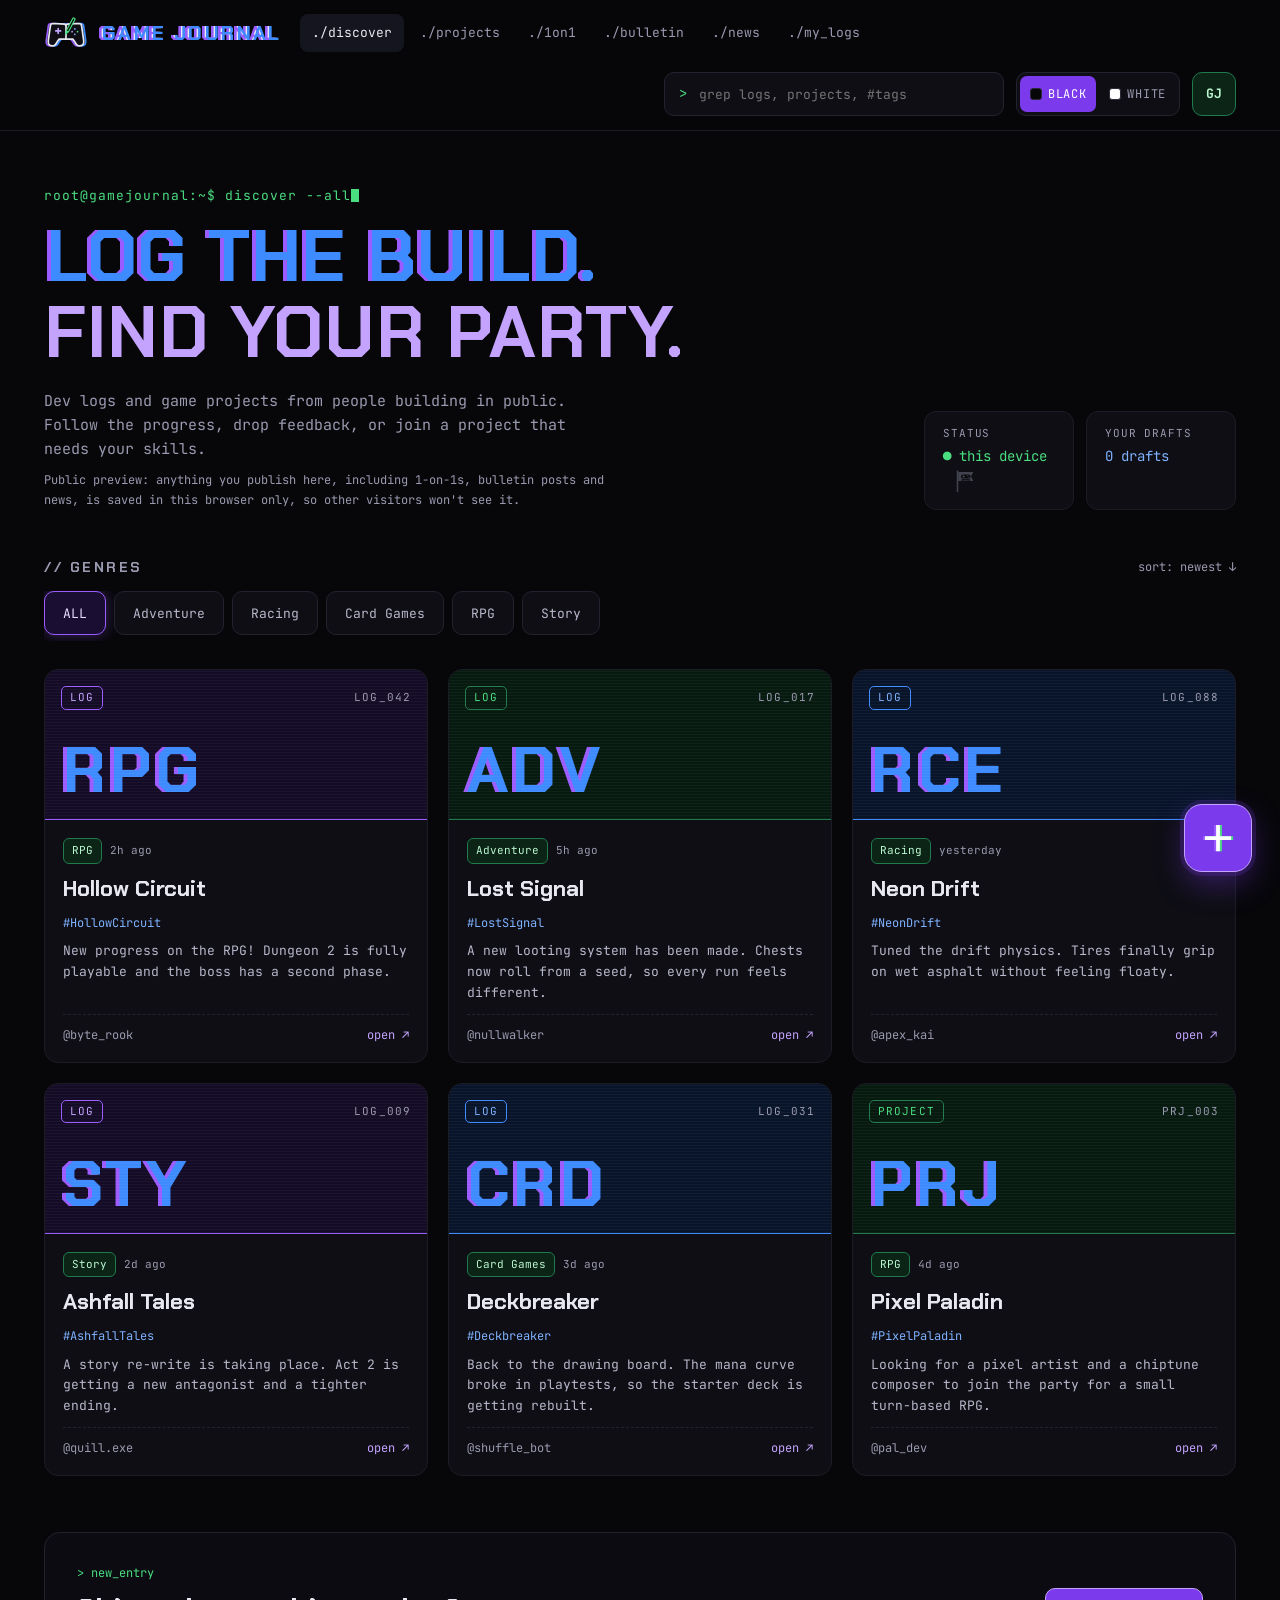
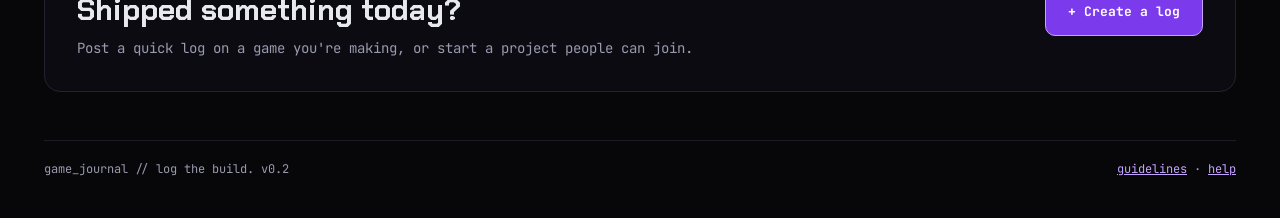
==== commit ca4ec313: "Add base page styles so hidden elements stay hidden Co-Authored-By: Claude Opus 5.5 <noreply@anthrop" ====
--- a/index.html
+++ b/index.html
@@ -3,6 +3,7 @@
 <head>
 <meta charset="utf-8">
 <meta name="viewport" content="width=device-width,initial-scale=1,viewport-fit=cover">
+<style>:root{color-scheme:light;padding-top:env(safe-area-inset-top,0px);padding-bottom:env(safe-area-inset-bottom,0px)}body{margin:0;font:14px/1.4 system-ui,-apple-system,Segoe UI,Roboto,sans-serif}img{max-width:100%}[hidden]{display:none!important}</style>
 </head>
 <body>
 <title>Game Journal</title>
